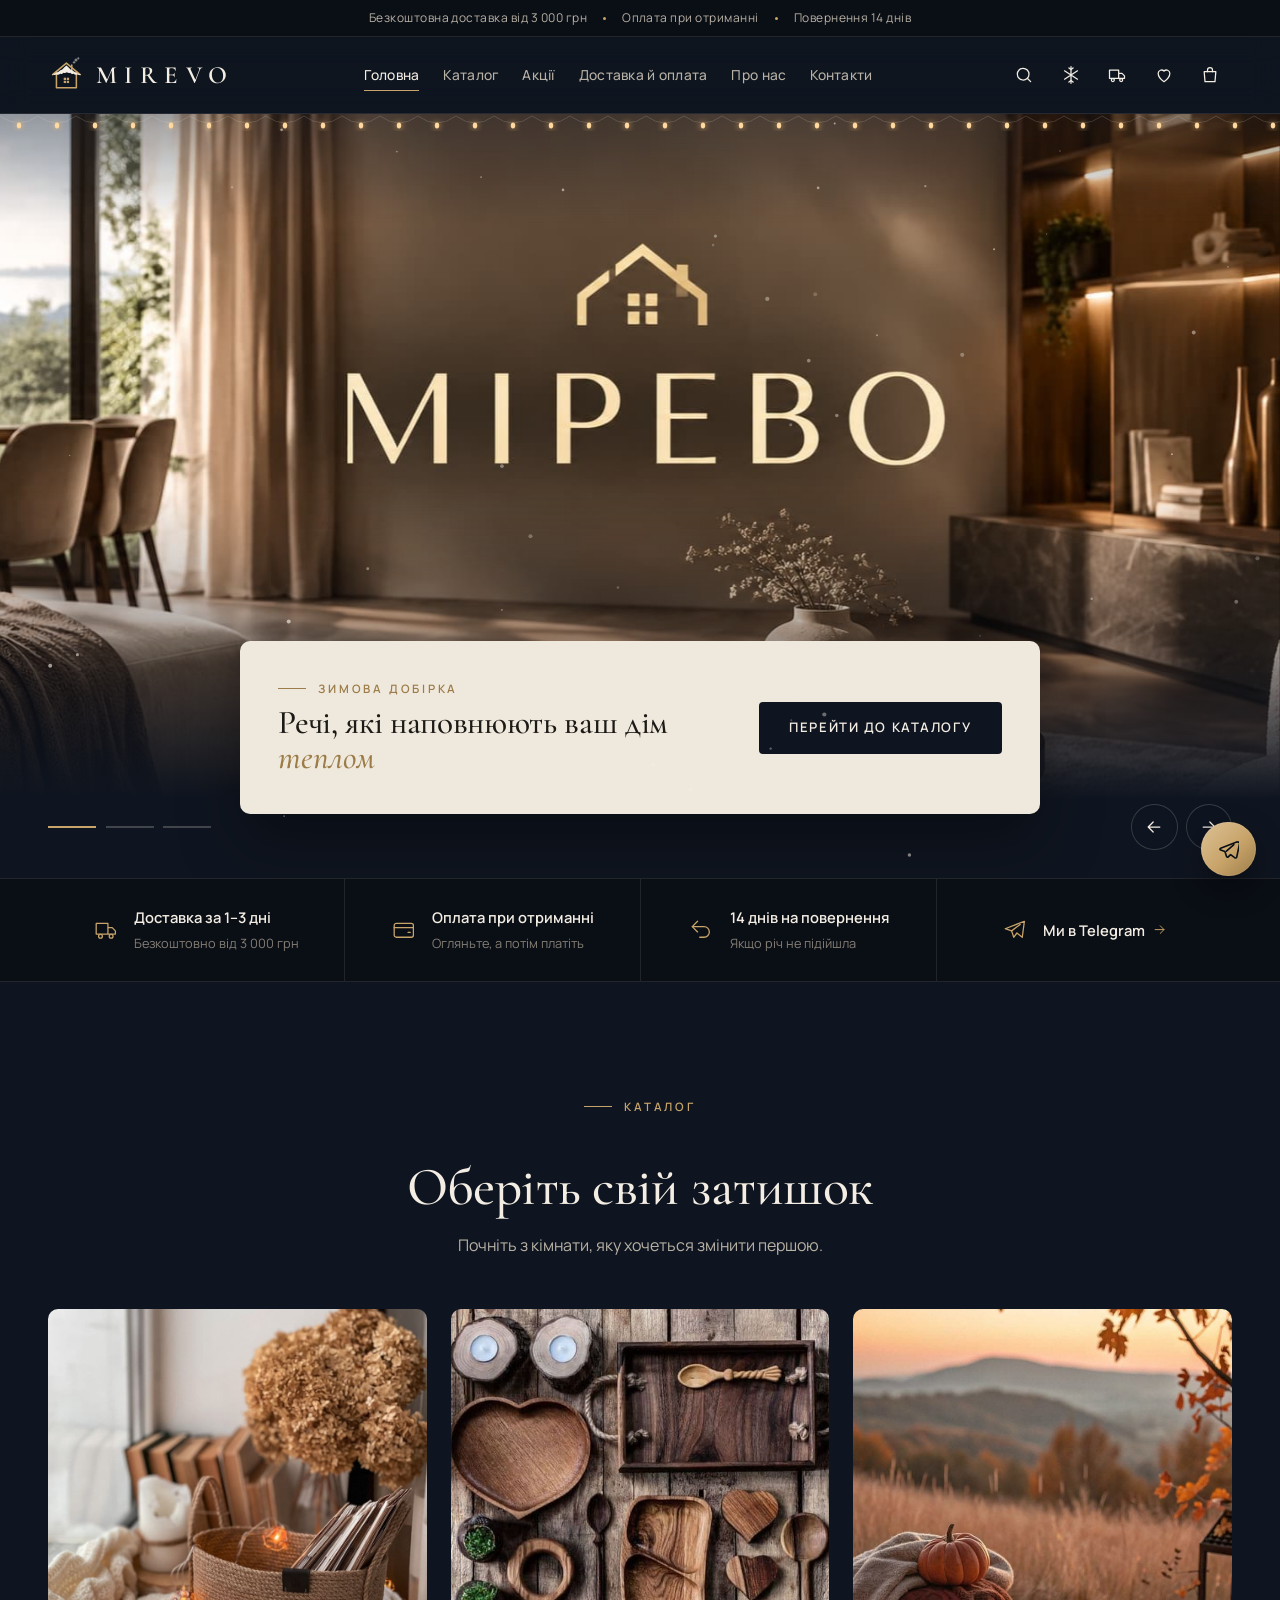
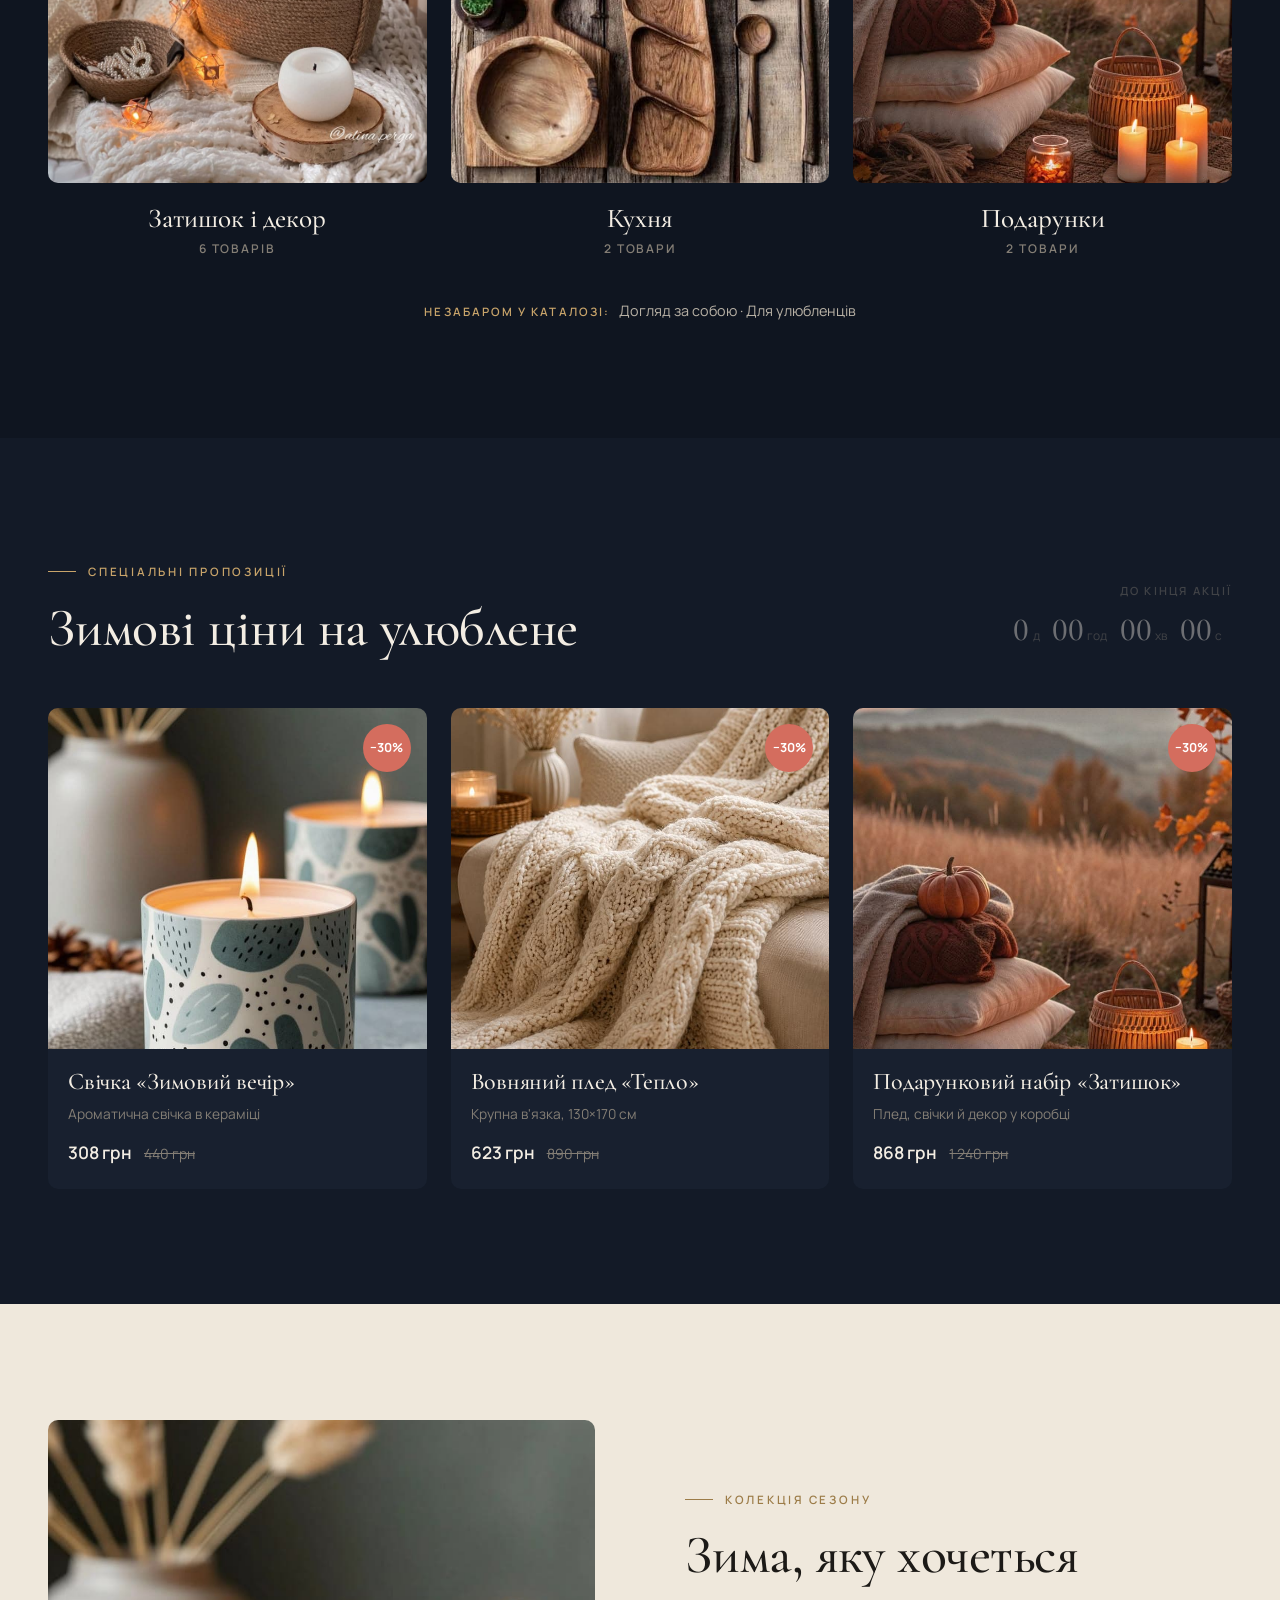
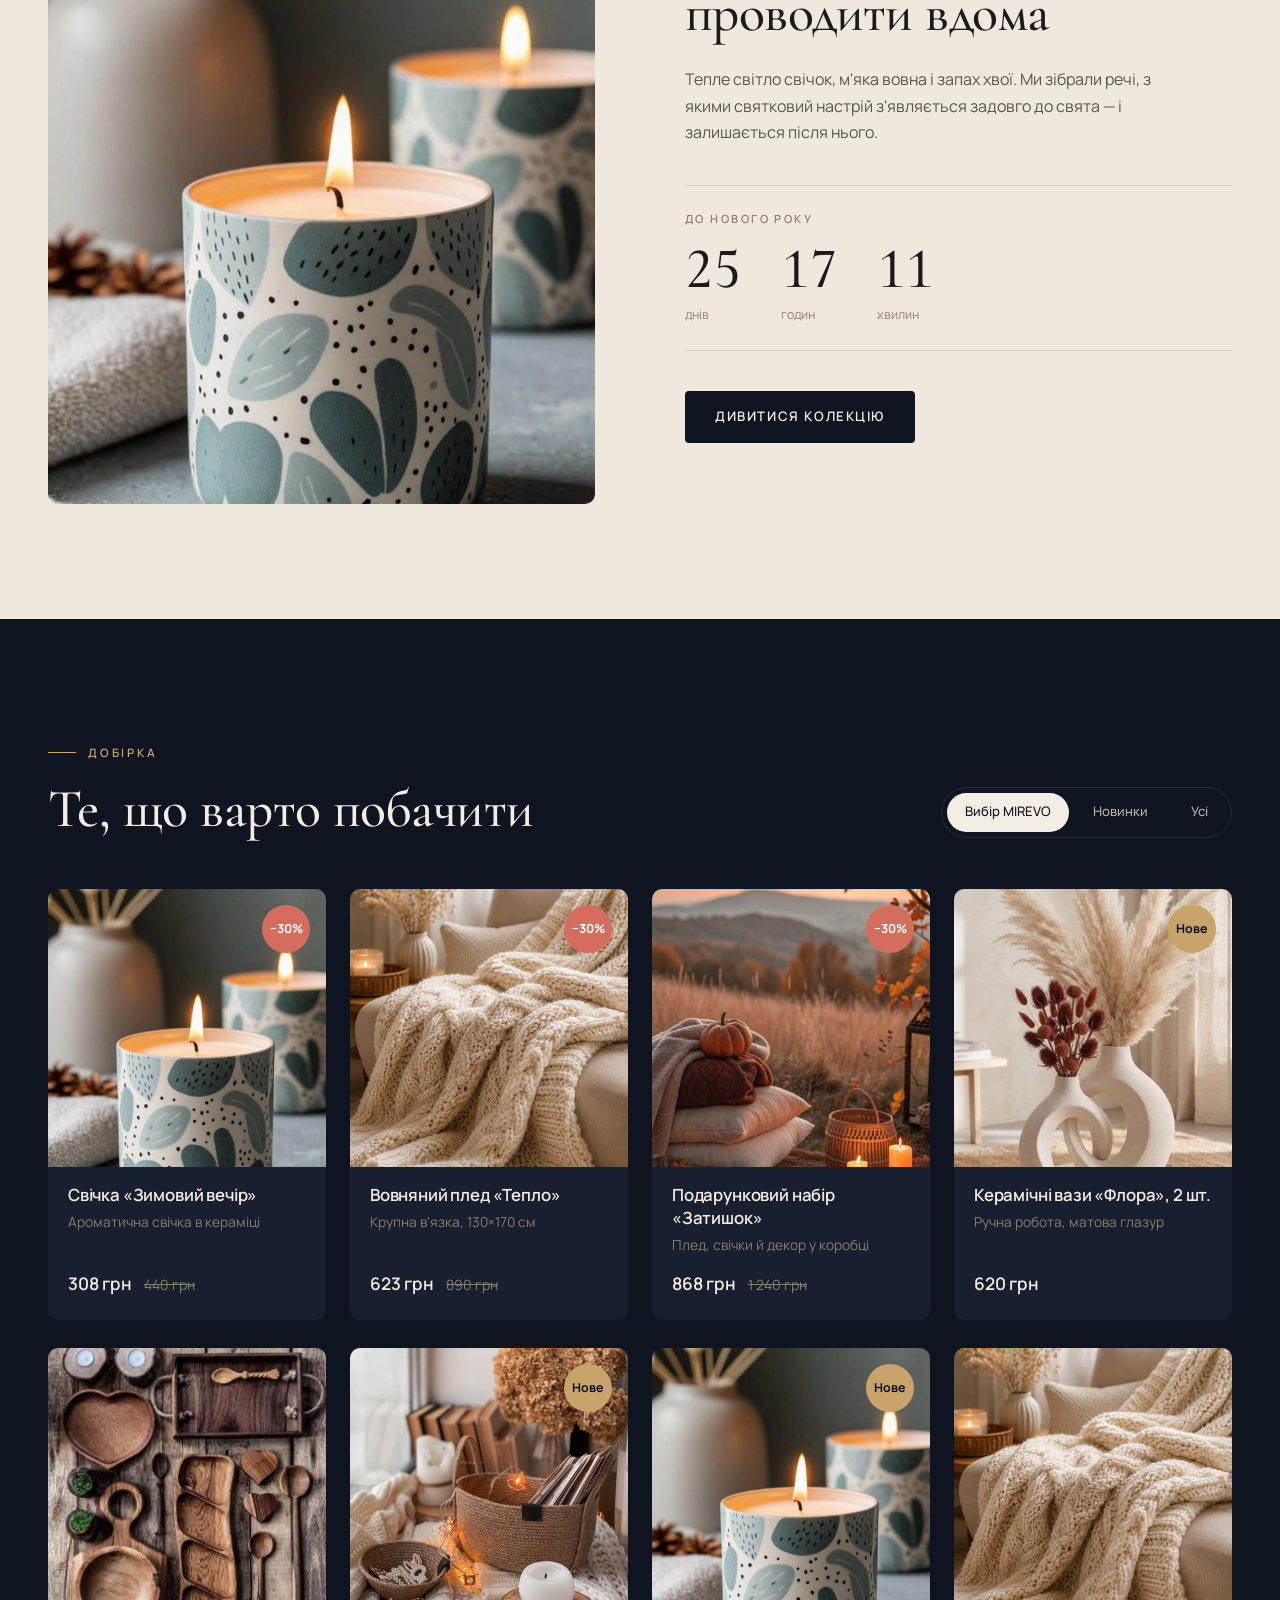
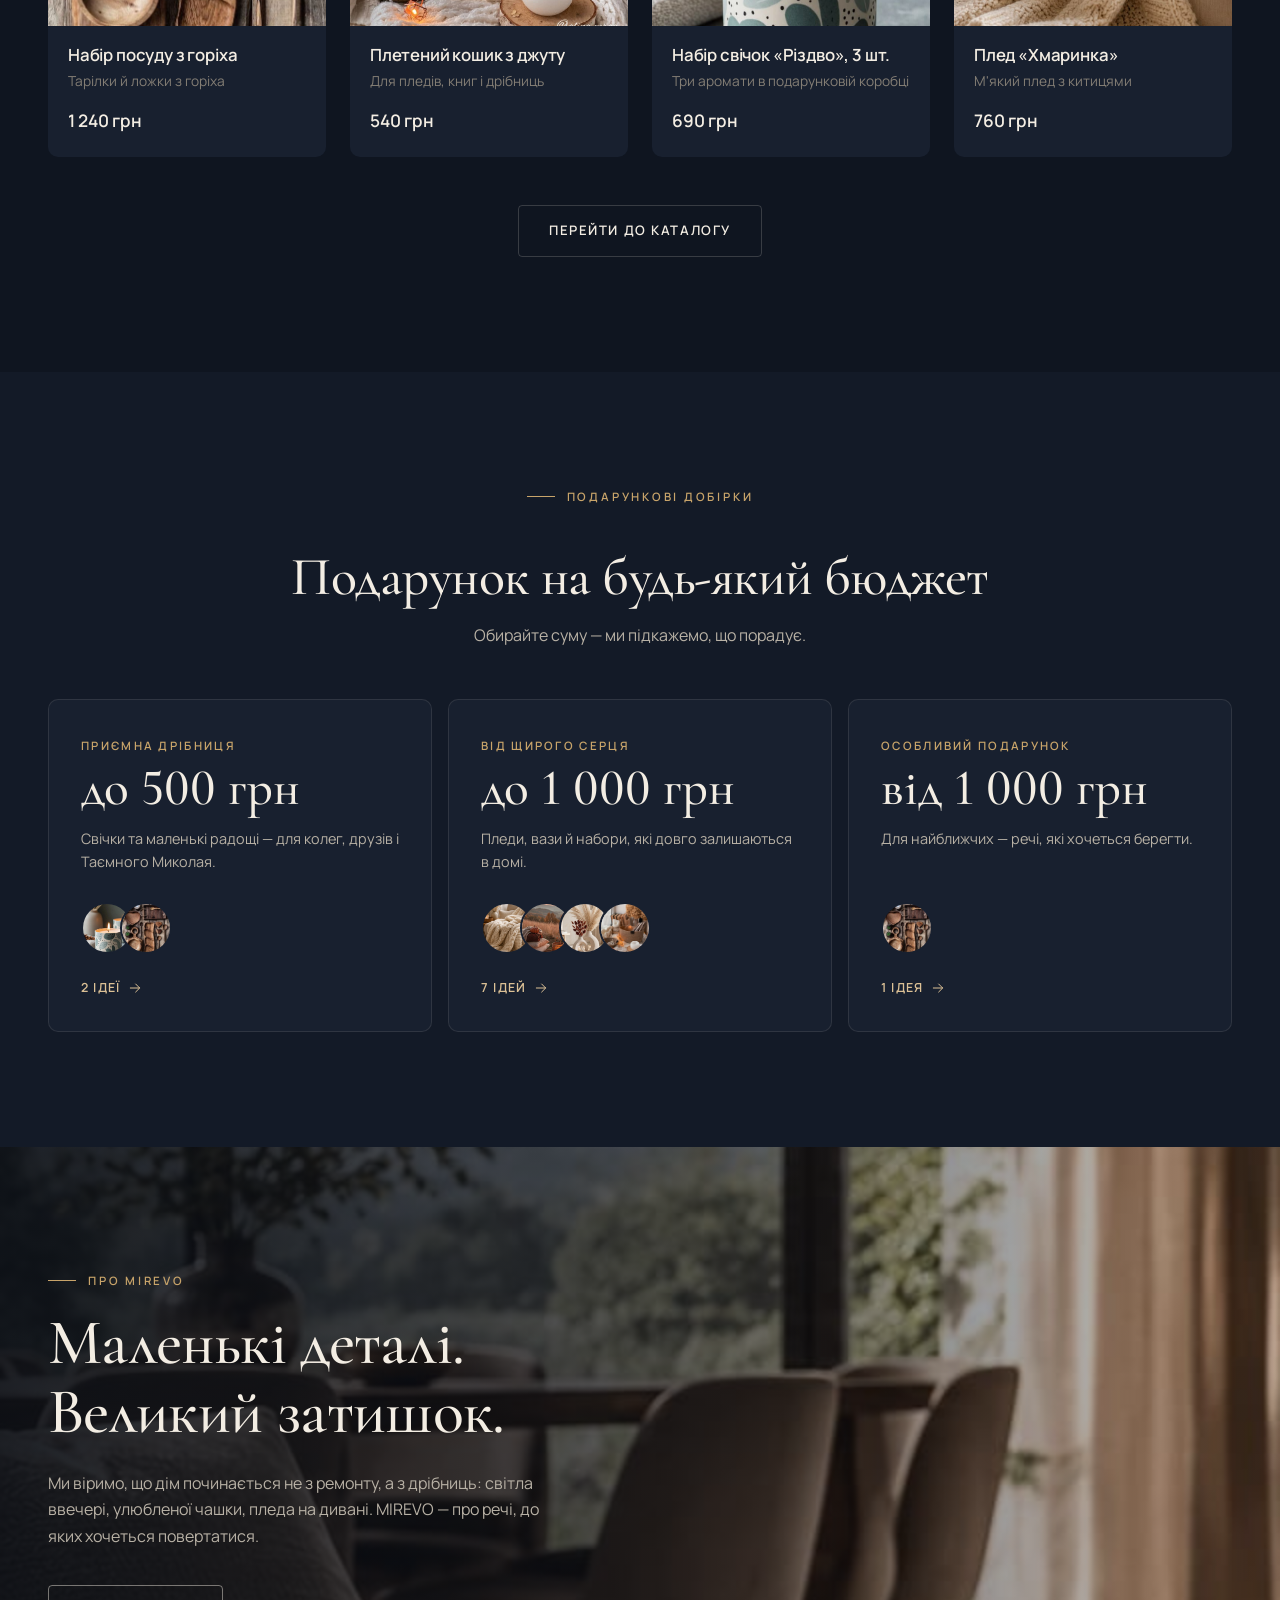
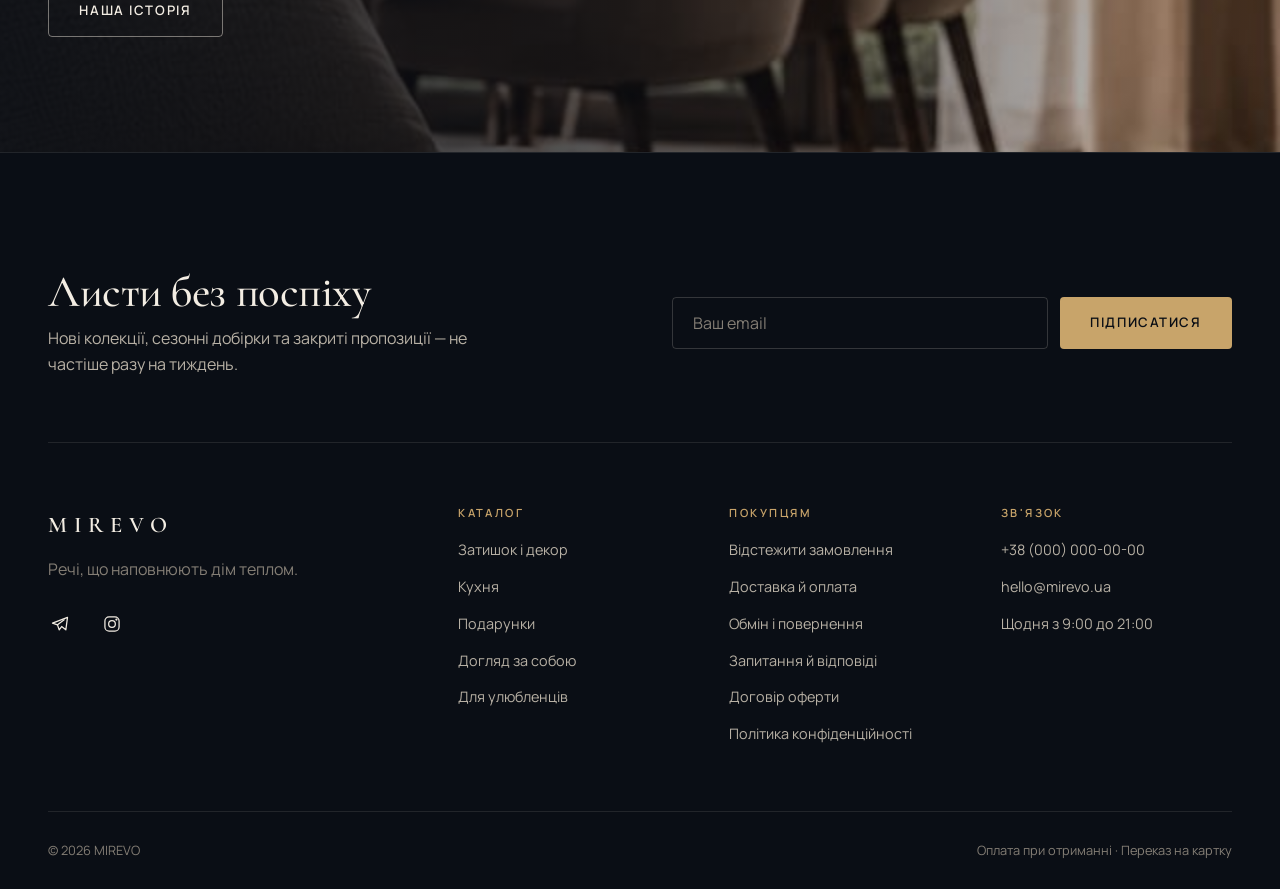
==== 4 лаба оіт/index.html @ f33371ae "Add files via upload" ====
<!DOCTYPE html>
<html lang="uk">
<head>
    <meta charset="UTF-8">
    <meta name="viewport" content="width=device-width, initial-scale=1.0">
    <title>MIREVO — речі, що наповнюють дім теплом</title>
    <meta name="description" content="MIREVO — свічки, текстиль, декор і подарунки для затишного дому. Доставка Новою поштою за 1–3 дні, оплата при отриманні.">
    <meta name="theme-color" content="#0f1520">

    <link rel="preconnect" href="https://fonts.googleapis.com">
    <link rel="preconnect" href="https://fonts.gstatic.com" crossorigin>
    <link href="https://fonts.googleapis.com/css2?family=Cormorant+Garamond:ital,wght@0,500;0,600;1,500&family=Manrope:wght@400;500;600;700&display=swap" rel="stylesheet">
    <link rel="stylesheet" href="css/style.css">
    <script>document.documentElement.classList.add('js');</script>
</head>
<body>

    <!-- ================= ІКОНКИ (використовуються через <use>) ================= -->
    <svg width="0" height="0" style="position:absolute" aria-hidden="true">
        <symbol id="i-search" viewBox="0 0 24 24"><circle cx="11" cy="11" r="7"/><path d="m20 20-3.5-3.5"/></symbol>
        <symbol id="i-heart" viewBox="0 0 24 24"><path d="M12 20s-7-4.4-7-10a4 4 0 0 1 7-2.6A4 4 0 0 1 19 10c0 5.6-7 10-7 10z"/></symbol>
        <symbol id="i-bag" viewBox="0 0 24 24"><path d="M5 8h14l-1 12H6z"/><path d="M9 8V6a3 3 0 0 1 6 0v2"/></symbol>
        <symbol id="i-plus" viewBox="0 0 24 24"><path d="M12 5v14M5 12h14"/></symbol>
        <symbol id="i-check" viewBox="0 0 24 24"><path d="m5 12.5 4.5 4.5L19 7"/></symbol>
        <symbol id="i-arrow" viewBox="0 0 24 24"><path d="M5 12h14M13 6l6 6-6 6"/></symbol>
        <symbol id="i-close" viewBox="0 0 24 24"><path d="M6 6l12 12M18 6 6 18"/></symbol>
        <symbol id="i-menu" viewBox="0 0 24 24"><path d="M4 7h16M4 12h16M4 17h10"/></symbol>
        <symbol id="i-truck" viewBox="0 0 24 24"><path d="M3 6h11v10H3zM14 10h4l3 3v3h-7z"/><circle cx="7" cy="18" r="1.8"/><circle cx="17" cy="18" r="1.8"/></symbol>
        <symbol id="i-wallet" viewBox="0 0 24 24"><rect x="3" y="6" width="18" height="13" rx="2"/><path d="M3 10h18M16 14.5h2"/></symbol>
        <symbol id="i-return" viewBox="0 0 24 24"><path d="M9 14 4 9l5-5"/><path d="M4 9h11a5 5 0 0 1 0 10h-4"/></symbol>
        <symbol id="i-gift" viewBox="0 0 24 24"><rect x="3" y="8" width="18" height="4"/><path d="M5 12v8h14v-8M12 8v12"/><path d="M12 8S10.5 4 8 4a2 2 0 0 0 0 4M12 8s1.5-4 4-4a2 2 0 0 1 0 4"/></symbol>
        <symbol id="i-share" viewBox="0 0 24 24"><circle cx="18" cy="5" r="2.5"/><circle cx="6" cy="12" r="2.5"/><circle cx="18" cy="19" r="2.5"/><path d="m8.2 10.9 7.6-4.3M8.2 13.1l7.6 4.3"/></symbol>
        <symbol id="i-snow" viewBox="0 0 24 24"><path d="M12 2v20M4.2 7l15.6 10M4.2 17 19.8 7"/><path d="m9.5 3.5 2.5 2 2.5-2M9.5 20.5l2.5-2 2.5 2"/></symbol>
        <symbol id="i-telegram" viewBox="0 0 24 24"><path d="M21 4 3 11l6 2 2 6 3-4 5 4z"/><path d="m9 13 8-6"/></symbol>
        <symbol id="i-instagram" viewBox="0 0 24 24"><rect x="3.5" y="3.5" width="17" height="17" rx="5"/><circle cx="12" cy="12" r="4"/><circle cx="17.3" cy="6.7" r=".6"/></symbol>
    </svg>

    <a href="#main" class="skip-link">Перейти до вмісту</a>

    <!-- ================= ВЕРХНЯ СМУЖКА ================= -->
    <div class="announce">
        <div class="container announce-inner">
            <span>Безкоштовна доставка від 3 000 грн</span>
            <span class="announce-dot" aria-hidden="true"></span>
            <span>Оплата при отриманні</span>
            <span class="announce-dot" aria-hidden="true"></span>
            <span>Повернення 14 днів</span>
        </div>
    </div>

    <!-- ================= ШАПКА ================= -->
    <header class="header" id="top">
        <div class="container header-inner">
            <button class="icon-btn menu-btn" type="button" aria-label="Відкрити меню" aria-controls="drawer" aria-expanded="false" data-drawer-open>
                <svg><use href="#i-menu"/></svg>
            </button>

            <a href="index.html" class="logo" aria-label="MIREVO — на головну">
                <svg class="logo-mark" viewBox="0 0 48 48" aria-hidden="true">
                    <g class="logo-smoke">
                        <circle cx="34" cy="7" r="1.6"/>
                        <circle cx="36.5" cy="4" r="2"/>
                        <circle cx="39.5" cy="1.8" r="1.4"/>
                    </g>
                    <path d="M31 10.5v6.5" class="logo-line"/>
                    <path d="M6 23 24 8l18 15" class="logo-line"/>
                    <path d="M11 20v20h26V20" class="logo-line"/>
                    <path class="logo-snow" d="M5 22.6c2-.9 3.6-.3 5-1.6 1.6-1.3 3.4-1 4.6-2.4 1.3-1.6 3.4-1.2 4.6-2.8 1.3-1.6 3-3.4 4.8-4.7 1.8 1.3 3.5 3.1 4.8 4.7 1.2 1.6 3.3 1.2 4.6 2.8 1.2 1.4 3 1.1 4.6 2.4 1.4 1.3 3 .7 5 1.6-1.7 1.3-3.6.9-5 .2-1.6 1-3.4.4-4.6-.8-1.6.6-3.3-.2-4.3-1.5-1.5.4-3.3.4-4.5-.7-1.2 1.1-3 1.1-4.5.7-1 1.3-2.7 2.1-4.3 1.5-1.2 1.2-3 1.8-4.6.8-1.4.7-3.3 1.1-5-.2z"/>
                    <rect x="20.5" y="27" width="3" height="3"/><rect x="24.5" y="27" width="3" height="3"/>
                    <rect x="20.5" y="31" width="3" height="3"/><rect x="24.5" y="31" width="3" height="3"/>
                </svg>
                <span class="logo-word">MIREVO</span>
            </a>

            <nav class="nav" aria-label="Головне меню">
                <ul class="nav-list">
                    <li><a href="index.html" aria-current="page">Головна</a></li>
                    <li class="has-mega">
                        <a href="catalog.html" aria-haspopup="true">Каталог</a>
                        <div class="mega" role="menu">
                            <ul class="mega-list" id="mega-list"><!-- з products.js --></ul>
                            <a href="catalog.html?offer=1" class="mega-feature">
                                <img src="images/interior-living.jpg" alt="" loading="lazy">
                                <span class="mega-feature-text">
                                    <small>Сезонна добірка</small>
                                    <b>Зимові пропозиції</b>
                                    <span class="link-arrow">Дивитися <svg><use href="#i-arrow"/></svg></span>
                                </span>
                            </a>
                        </div>
                    </li>
                    <li><a href="catalog.html?offer=1">Акції</a></li>
                    <li><a href="delivery.html">Доставка й оплата</a></li>
                    <li><a href="about.html">Про нас</a></li>
                    <li><a href="contacts.html">Контакти</a></li>
                </ul>
            </nav>

            <div class="header-actions">
                <button class="icon-btn" type="button" aria-label="Пошук" aria-controls="search-panel" aria-expanded="false" data-search-toggle>
                    <svg><use href="#i-search"/></svg>
                </button>
                <button class="icon-btn snow-btn" type="button" aria-label="Сніг" aria-pressed="true" data-snow-toggle title="Сніг">
                    <svg><use href="#i-snow"/></svg>
                </button>
                <a href="favorites.html" class="icon-btn hide-sm" aria-label="Обране">
                    <svg><use href="#i-heart"/></svg>
                    <span class="counter" data-count="fav" hidden>0</span>
                </a>
                <a href="cart.html" class="icon-btn cart-link" aria-label="Кошик">
                    <svg><use href="#i-bag"/></svg>
                    <span class="counter" data-count="cart" hidden>0</span>
                </a>
            </div>
        </div>

        <!-- Пошук -->
        <div class="search-panel" id="search-panel" hidden>
            <form class="container search-form" action="catalog.html" method="get" role="search">
                <svg class="search-icon"><use href="#i-search"/></svg>
                <label for="q" class="visually-hidden">Пошук товарів</label>
                <input type="search" id="q" name="q" placeholder="Свічка, плед, подарунок…" autocomplete="off">
                <button type="button" class="icon-btn" aria-label="Закрити пошук" data-search-toggle>
                    <svg><use href="#i-close"/></svg>
                </button>
            </form>
        </div>

        <!-- Гірлянда -->
        <div class="garland" aria-hidden="true"></div>
    </header>

    <!-- ================= МОБІЛЬНЕ МЕНЮ ================= -->
    <div class="drawer" id="drawer" hidden>
        <div class="drawer-overlay" data-drawer-close></div>
        <aside class="drawer-panel" aria-label="Меню">
            <div class="drawer-head">
                <span class="logo-word">MIREVO</span>
                <button class="icon-btn" type="button" aria-label="Закрити меню" data-drawer-close>
                    <svg><use href="#i-close"/></svg>
                </button>
            </div>
            <form class="drawer-search" action="catalog.html" method="get" role="search">
                <svg><use href="#i-search"/></svg>
                <label for="q-mobile" class="visually-hidden">Пошук</label>
                <input type="search" id="q-mobile" name="q" placeholder="Пошук товарів">
            </form>
            <p class="drawer-label">Каталог</p>
            <ul class="drawer-cats" id="drawer-cats"></ul>
            <ul class="drawer-links">
                <li><a href="catalog.html?offer=1">Акції</a></li>
                <li><a href="favorites.html">Обране</a></li>
                <li><a href="delivery.html">Доставка й оплата</a></li>
                <li><a href="about.html">Про нас</a></li>
                <li><a href="contacts.html">Контакти</a></li>
            </ul>
        </aside>
    </div>

    <main id="main">

        <!-- ================= ПЕРШИЙ ЕКРАН: слайдер банерів ================= -->
        <section class="hero" aria-roledescription="carousel" aria-label="Головні пропозиції">
            <canvas class="snow" id="snow" aria-hidden="true"></canvas>

            <div class="slides">
                <!-- Слайд 1: бренд -->
                <article class="slide slide-brand is-active" aria-roledescription="slide" aria-label="1 з 3">
                    <img class="slide-bg" src="images/hero-banner.jpg" alt="Затишна вітальня з логотипом MIREVO" fetchpriority="high">
                    <div class="container slide-brand-inner">
                        <div class="slide-copy slide-card">
                            <p class="eyebrow">Зимова добірка</p>
                            <h1 class="slide-title">Речі, які наповнюють ваш дім <em>теплом</em></h1>
                            <div class="slide-actions">
                                <a href="catalog.html" class="btn btn-dark">Перейти до каталогу</a>
                            </div>
                        </div>
                    </div>
                </article>

                <!-- Слайд 2: ідеї подарунків -->
                <article class="slide slide-split" aria-roledescription="slide" aria-label="2 з 3">
                    <div class="container slide-grid">
                        <div class="slide-copy slide-card">
                            <p class="eyebrow">До свят</p>
                            <h2 class="slide-title">Подарунки, які хочеться <em>дарувати</em></h2>
                            <p class="slide-text">Від приємних дрібниць до особливих речей для найближчих. Обирайте за бюджетом — ідеї вже зібрані.</p>
                            <div class="slide-actions">
                                <a href="#gifts" class="btn btn-dark">Обрати подарунок</a>
                            </div>
                        </div>
                        <div class="slide-media slide-collage">
                            <img src="images/news2.jpg" alt="Плетений кошик, свічка і тепла гірлянда" loading="lazy">
                            <img src="images/product1.jpg" alt="Ароматична свічка" loading="lazy">
                            <img src="images/product3.jpg" alt="Керамічні вази з сухоцвітами" loading="lazy">
                        </div>
                    </div>
                </article>

                <!-- Слайд 3: зимові ціни -->
                <article class="slide slide-split" aria-roledescription="slide" aria-label="3 з 3" id="slide-offers">
                    <div class="container slide-grid">
                        <div class="slide-copy slide-card">
                            <p class="eyebrow">Зимові пропозиції</p>
                            <h2 class="slide-title"><em data-offer-max>−30%</em> на улюблене цієї зими</h2>
                            <p class="slide-text">Свічки, пледи й подарунки за зимовими цінами. Пропозиція діє до <span data-offer-date>30 листопада включно</span>.</p>
                            <div class="slide-actions">
                                <a href="#offers" class="btn btn-dark">Дивитися пропозиції</a>
                            </div>
                        </div>
                        <ul class="slide-media slide-products" id="hero-offers"><!-- з products.js --></ul>
                    </div>
                </article>
            </div>

            <!-- Керування слайдером -->
            <div class="container slider-ui">
                <div class="slider-dots" role="group" aria-label="Оберіть слайд">
                    <button type="button" class="slider-dot is-active" data-slide-to="0" aria-label="Слайд 1" aria-current="true"><span></span></button>
                    <button type="button" class="slider-dot" data-slide-to="1" aria-label="Слайд 2"><span></span></button>
                    <button type="button" class="slider-dot" data-slide-to="2" aria-label="Слайд 3" id="dot-offers"><span></span></button>
                </div>
                <div class="slider-arrows">
                    <button type="button" class="slider-arrow" data-slide-prev aria-label="Попередній слайд"><svg><use href="#i-arrow"/></svg></button>
                    <button type="button" class="slider-arrow" data-slide-next aria-label="Наступний слайд"><svg><use href="#i-arrow"/></svg></button>
                </div>
            </div>
        </section>

        <!-- ================= ПЕРЕВАГИ ================= -->
        <section class="perks" aria-label="Чому MIREVO">
            <ul class="container perks-list">
                <li class="reveal"><svg><use href="#i-truck"/></svg><div><b>Доставка за 1–3 дні</b><span>Безкоштовно від 3 000 грн</span></div></li>
                <li class="reveal"><svg><use href="#i-wallet"/></svg><div><b>Оплата при отриманні</b><span>Огляньте, а потім платіть</span></div></li>
                <li class="reveal"><svg><use href="#i-return"/></svg><div><b>14 днів на повернення</b><span>Якщо річ не підійшла</span></div></li>
                <li class="reveal perk-link">
                    <a href="https://t.me/mirevo_shop" target="_blank" rel="noopener" data-tg-channel>
                        <svg><use href="#i-telegram"/></svg>
                        <div><b class="perk-link-title">Ми в Telegram <svg class="perk-arrow"><use href="#i-arrow"/></svg></b></div>
                    </a>
                </li>
            </ul>
        </section>

        <!-- ================= КАТЕГОРІЇ ================= -->
        <section class="section" aria-labelledby="cats-title">
            <div class="container">
                <header class="section-head section-head-center reveal">
                    <p class="eyebrow">Каталог</p>
                    <h2 id="cats-title">Оберіть свій затишок</h2>
                    <p class="section-sub">Почніть з кімнати, яку хочеться змінити першою.</p>
                </header>
                <ul class="range-grid" id="cat-grid"></ul>
                <p class="range-soon" id="cat-soon" hidden></p>
            </div>
        </section>

        <!-- ================= ЗИМОВІ ПРОПОЗИЦІЇ ================= -->
        <section class="section section-offers" aria-labelledby="offers-title" id="offers">
            <div class="container">
                <header class="section-head reveal">
                    <div>
                        <p class="eyebrow">Спеціальні пропозиції</p>
                        <h2 id="offers-title">Зимові ціни на улюблене</h2>
                    </div>
                    <div class="offer-timer" data-countdown="offer">
                        <span class="offer-timer-label">До кінця акції</span>
                        <span class="offer-timer-time">
                            <b data-unit="days">0</b><small>д</small>
                            <b data-unit="hours">00</b><small>год</small>
                            <b data-unit="minutes">00</b><small>хв</small>
                            <b data-unit="seconds">00</b><small>с</small>
                        </span>
                    </div>
                </header>
                <ul class="product-grid product-grid-3" id="offers-grid"></ul>
            </div>
        </section>

        <!-- ================= КОЛЕКЦІЯ СЕЗОНУ ================= -->
        <section class="season" aria-labelledby="season-title">
            <div class="container season-grid">
                <figure class="season-photo reveal">
                    <img src="images/product1.jpg" alt="Запалена свічка в керамічному стакані" loading="lazy">
                </figure>
                <div class="season-copy reveal">
                    <p class="eyebrow">Колекція сезону</p>
                    <h2 id="season-title">Зима, яку хочеться проводити вдома</h2>
                    <p>Тепле світло свічок, м'яка вовна і запах хвої. Ми зібрали речі, з якими святковий настрій з'являється задовго до свята — і залишається після нього.</p>

                    <div class="ny-countdown" data-countdown="newyear" aria-label="До Нового року">
                        <p>До Нового року</p>
                        <div>
                            <span><b data-unit="days">00</b><small>днів</small></span>
                            <span><b data-unit="hours">00</b><small>годин</small></span>
                            <span><b data-unit="minutes">00</b><small>хвилин</small></span>
                        </div>
                    </div>

                    <a href="catalog.html?cat=decor" class="btn btn-dark">Дивитися колекцію</a>
                </div>
            </div>
        </section>

        <!-- ================= ТОВАРИ З ВКЛАДКАМИ ================= -->
        <section class="section" aria-labelledby="picks-title">
            <div class="container">
                <header class="section-head reveal">
                    <div>
                        <p class="eyebrow">Добірка</p>
                        <h2 id="picks-title">Те, що варто побачити</h2>
                    </div>
                    <div class="tabs" role="tablist" aria-label="Фільтр добірки">
                        <button class="tab is-active" type="button" role="tab" aria-selected="true" data-tab="featured">Вибір MIREVO</button>
                        <button class="tab" type="button" role="tab" aria-selected="false" data-tab="new">Новинки</button>
                        <button class="tab" type="button" role="tab" aria-selected="false" data-tab="all">Усі</button>
                    </div>
                </header>
                <ul class="product-grid" id="picks-grid" role="tabpanel"></ul>
                <div class="section-foot">
                    <a href="catalog.html" class="btn btn-outline">Перейти до каталогу</a>
                </div>
            </div>
        </section>

        <!-- ================= ПОДАРУНКИ ЗА БЮДЖЕТОМ ================= -->
        <section class="section section-gifts" aria-labelledby="gifts-title" id="gifts">
            <div class="container">
                <header class="section-head section-head-center reveal">
                    <p class="eyebrow">Подарункові добірки</p>
                    <h2 id="gifts-title">Подарунок на будь-який бюджет</h2>
                    <p class="section-sub">Обирайте суму — ми підкажемо, що порадує.</p>
                </header>
                <ul class="budget-grid" id="budget-grid"></ul>
            </div>
        </section>

        <!-- ================= БРЕНД ================= -->
        <section class="brand" aria-labelledby="brand-title">
            <img src="images/interior-dining.jpg" alt="" class="brand-bg" loading="lazy">
            <div class="container brand-inner reveal">
                <p class="eyebrow">Про MIREVO</p>
                <h2 id="brand-title">Маленькі деталі.<br>Великий затишок.</h2>
                <p>Ми віримо, що дім починається не з ремонту, а з дрібниць: світла ввечері, улюбленої чашки, пледа на дивані. MIREVO — про речі, до яких хочеться повертатися.</p>
                <a href="about.html" class="btn btn-ghost">Наша історія</a>
            </div>
        </section>

        <!-- ================= ВІДГУКИ (показується, коли є справжні відгуки) ================= -->
        <section class="section" id="reviews" aria-labelledby="reviews-title" hidden>
            <div class="container">
                <header class="section-head reveal">
                    <div>
                        <p class="eyebrow">Відгуки</p>
                        <h2 id="reviews-title">Що кажуть покупці</h2>
                    </div>
                </header>
                <ul class="reviews-grid" id="reviews-grid"></ul>
            </div>
        </section>

    </main>

    <!-- ================= ФУТЕР ================= -->
    <footer class="footer">
        <div class="container">
            <div class="newsletter reveal">
                <div>
                    <h2>Листи без поспіху</h2>
                    <p>Нові колекції, сезонні добірки та закриті пропозиції — не частіше разу на тиждень.</p>
                </div>
                <form class="newsletter-form" action="#" method="post" data-newsletter>
                    <label for="nl-email" class="visually-hidden">Email</label>
                    <input type="email" id="nl-email" name="email" placeholder="Ваш email" required>
                    <button type="submit" class="btn btn-primary">Підписатися</button>
                </form>
            </div>

            <div class="footer-grid">
                <div class="footer-brand">
                    <a href="index.html" class="logo-word">MIREVO</a>
                    <p>Речі, що наповнюють дім теплом.</p>
                    <div class="socials">
                        <a href="https://t.me/mirevo_shop" target="_blank" rel="noopener" class="icon-btn" aria-label="Telegram-канал MIREVO" data-tg-channel><svg><use href="#i-telegram"/></svg></a>
                        <a href="https://instagram.com/" target="_blank" rel="noopener" class="icon-btn" aria-label="Instagram"><svg><use href="#i-instagram"/></svg></a>
                    </div>
                </div>
                <nav aria-label="Каталог">
                    <h3>Каталог</h3>
                    <ul id="footer-cats"></ul>
                </nav>
                <nav aria-label="Покупцям">
                    <h3>Покупцям</h3>
                    <ul>
                        <li><a href="delivery.html">Доставка й оплата</a></li>
                        <li><a href="delivery.html#returns">Обмін і повернення</a></li>
                        <li><a href="faq.html">Запитання й відповіді</a></li>
                        <li><a href="offer.html">Договір оферти</a></li>
                        <li><a href="privacy.html">Політика конфіденційності</a></li>
                    </ul>
                </nav>
                <div>
                    <h3>Зв'язок</h3>
                    <ul>
                        <li><a href="tel:+380000000000" data-contact="phone">+38 (000) 000-00-00</a></li>
                        <li><a href="mailto:hello@mirevo.ua" data-contact="email">hello@mirevo.ua</a></li>
                        <li><span class="muted" data-contact="hours">Щодня з 9:00 до 21:00</span></li>
                    </ul>
                </div>
            </div>

            <div class="footer-bottom">
                <span>© 2026 MIREVO</span> 
                <span>Оплата при отриманні · Переказ на картку</span>
            </div>
        </div>
    </footer>

    <!-- Кнопка «нагору» в шапці Діда Мороза -->
    <a href="#top" class="to-top" id="to-top" aria-label="Повернутися нагору">
        <svg class="to-top-hat" viewBox="0 0 64 40" aria-hidden="true">
            <path d="M8 30C12 12 30 4 44 8c6 2 9 7 11 12l-7 3c-2-5-5-8-10-8-11 0-18 8-20 17z" fill="#b8423b"/>
            <circle cx="56" cy="21" r="5" fill="#f3ede3"/>
            <rect x="4" y="27" width="46" height="10" rx="5" fill="#f3ede3"/>
        </svg>
        <svg class="to-top-arrow" viewBox="0 0 24 24" aria-hidden="true"><path d="M12 19V5M6 11l6-6 6 6"/></svg>
    </a>

    <div class="toast" id="toast" role="status" aria-live="polite"></div>

    <script src="js/products.js"></script>
    <script src="js/main.js"></script>
</body>
</html>
---- 4 лаба оіт/css/style.css ----
/* =========================================================
   MIREVO — дизайн-система
   Нічна зимова тема: графітово-синя основа, кремовий текст,
   приглушене золото. Без зайвого блиску.
   ========================================================= */

:root {
    /* Основа */
    --ink-950: #0a0e15;
    --ink-900: #0f1520;
    --ink-850: #131a27;
    --ink-800: #18202f;
    --ink-700: #222b3c;
    --ink-600: #2e384b;

    /* Світлі */
    --cream: #f3ede3;
    --cream-2: #e9e1d3;
    --paper: #efe8dc;

    /* Текст */
    --text: #f3ede3;
    --text-2: #b8b1a5;
    --text-3: #847e75;
    --ink-text: #1c1a17;

    /* Акценти */
    --gold: #c8a46a;
    --gold-2: #dcc196;
    --gold-deep: #9c7c48;
    --sale: #d46d5e;

    --line: rgba(243, 237, 227, 0.1);
    --line-2: rgba(243, 237, 227, 0.18);

    /* Шрифти */
    --serif: 'Cormorant Garamond', 'Times New Roman', serif;
    --sans: 'Manrope', system-ui, sans-serif;

    /* Розміри */
    --container: 82rem;
    --gutter: clamp(1.25rem, 4vw, 3rem);
    --section: clamp(4.5rem, 9vw, 8rem);
    --radius: 4px;
    --radius-lg: 10px;

    /* Рух */
    --ease: cubic-bezier(0.22, 1, 0.36, 1);
    --fast: 0.25s var(--ease);
    --slow: 0.7s var(--ease);

    --header-h: 4.75rem;
}

/* ---------- База ---------- */
*,
*::before,
*::after {
    margin: 0;
    padding: 0;
    box-sizing: border-box;
}

html {
    scroll-behavior: smooth;
    scroll-padding-top: calc(var(--header-h) + 1rem);
}

body {
    font-family: var(--sans);
    font-size: 1rem;
    line-height: 1.65;
    color: var(--text);
    background-color: var(--ink-900);
    -webkit-font-smoothing: antialiased;
    text-rendering: optimizeLegibility;
}

body.is-locked {
    overflow: hidden;
}

img {
    display: block;
    max-width: 100%;
}

a {
    color: inherit;
    text-decoration: none;
}

ul {
    list-style: none;
}

button,
input,
select,
textarea {
    font: inherit;
    color: inherit;
}

button {
    background: none;
    border: none;
    cursor: pointer;
}

svg {
    width: 1.25rem;
    height: 1.25rem;
    fill: none;
    stroke: currentColor;
    stroke-width: 1.5;
    stroke-linecap: round;
    stroke-linejoin: round;
    flex-shrink: 0;
}

:focus-visible {
    outline: 1px solid var(--gold);
    outline-offset: 3px;
}

::selection {
    background-color: var(--gold);
    color: var(--ink-900);
}

.container {
    width: 100%;
    max-width: var(--container);
    margin: 0 auto;
    padding: 0 var(--gutter);
}

[hidden] {
    display: none !important;
}

.visually-hidden {
    position: absolute;
    width: 1px;
    height: 1px;
    overflow: hidden;
    clip: rect(0 0 0 0);
    white-space: nowrap;
}

.skip-link {
    position: absolute;
    top: -3rem;
    left: 1rem;
    z-index: 2000;
    padding: 0.6rem 1rem;
    background-color: var(--gold);
    color: var(--ink-900);
}

.skip-link:focus {
    top: 1rem;
}

.muted {
    color: var(--text-3);
}

/* ---------- Типографіка ---------- */
/* Рівні цифри в шрифті Cormorant (інакше «1» схожа на «I») */
h1,
h2,
h3,
.pp-price-now,
.offer-timer-time,
.ny-countdown b,
.budget-sum,
.hero-offer b,
.slide-title {
    font-variant-numeric: lining-nums;
}

h1,
h2,
h3 {
    font-family: var(--serif);
    font-weight: 500;
    line-height: 1.08;
    letter-spacing: -0.01em;
}

h2 {
    font-size: clamp(2.1rem, 4.2vw, 3.4rem);
}

h1 em,
h2 em {
    font-style: italic;
    color: var(--gold-2);
}

.eyebrow {
    display: inline-flex;
    align-items: center;
    gap: 0.75rem;
    margin-bottom: 1.1rem;
    font-size: 0.72rem;
    font-weight: 600;
    letter-spacing: 0.24em;
    text-transform: uppercase;
    color: var(--gold);
}

.eyebrow::before {
    content: '';
    width: 1.75rem;
    height: 1px;
    background-color: currentColor;
}

/* ---------- Кнопки ---------- */
.btn {
    position: relative;
    display: inline-flex;
    align-items: center;
    justify-content: center;
    gap: 0.6rem;
    min-height: 3.25rem;
    padding: 0 1.9rem;
    border-radius: var(--radius);
    font-size: 0.82rem;
    font-weight: 600;
    letter-spacing: 0.12em;
    text-transform: uppercase;
    white-space: nowrap;
    transition: background-color var(--fast), color var(--fast), border-color var(--fast), transform var(--fast);
}

.btn svg {
    width: 1.1rem;
    height: 1.1rem;
    transition: transform var(--fast);
}

.btn:hover svg {
    transform: translateX(4px);
}

.btn-primary {
    background-color: var(--gold);
    color: var(--ink-950);
}

.btn-primary:hover {
    background-color: var(--gold-2);
}

.btn-dark {
    background-color: var(--ink-900);
    color: var(--cream);
}

.btn-dark:hover {
    background-color: var(--ink-700);
}

.btn-outline {
    border: 1px solid var(--line-2);
}

.btn-outline:hover {
    border-color: var(--gold);
    color: var(--gold-2);
}

.btn-ghost {
    border: 1px solid rgba(243, 237, 227, 0.45);
}

.btn-ghost:hover {
    background-color: var(--cream);
    color: var(--ink-900);
}

.btn-text {
    min-height: auto;
    padding: 0.4rem 0;
    color: var(--text);
}

.btn-text::after {
    content: '';
    position: absolute;
    left: 0;
    right: 0;
    bottom: 0;
    height: 1px;
    background-color: currentColor;
    transform: scaleX(0.35);
    transform-origin: left;
    transition: transform var(--fast);
}

.btn-text:hover {
    color: var(--gold-2);
}

.btn-text:hover::after {
    transform: scaleX(1);
}

.link-arrow {
    display: inline-flex;
    align-items: center;
    gap: 0.4rem;
    font-size: 0.78rem;
    font-weight: 600;
    letter-spacing: 0.1em;
    text-transform: uppercase;
    color: var(--gold-2);
}

.link-arrow svg {
    width: 1rem;
    height: 1rem;
}

.icon-btn {
    position: relative;
    display: inline-grid;
    place-items: center;
    width: 2.75rem;
    height: 2.75rem;
    border-radius: 50%;
    color: var(--text);
    transition: color var(--fast), background-color var(--fast);
}

.icon-btn:hover {
    color: var(--gold-2);
    background-color: rgba(243, 237, 227, 0.05);
}

.counter {
    position: absolute;
    top: 0.3rem;
    right: 0.2rem;
    min-width: 1.05rem;
    height: 1.05rem;
    padding: 0 0.25rem;
    border-radius: 999px;
    background-color: var(--gold);
    color: var(--ink-950);
    font-size: 0.62rem;
    font-weight: 700;
    line-height: 1.05rem;
    text-align: center;
}

.counter[hidden] {
    display: none;
}

.counter.pop {
    animation: pop 0.45s var(--ease);
}

@keyframes pop {
    40% { transform: scale(1.45); }
}

/* ---------- Верхня смужка ---------- */
.announce {
    border-bottom: 1px solid var(--line);
    background-color: var(--ink-950);
    font-size: 0.75rem;
    letter-spacing: 0.04em;
    color: var(--text-2);
}

.announce-inner {
    display: flex;
    align-items: center;
    justify-content: center;
    gap: 1rem;
    min-height: 2.25rem;
}

.announce-dot {
    width: 3px;
    height: 3px;
    border-radius: 50%;
    background-color: var(--gold);
}

/* ---------- Шапка ---------- */
.header {
    position: sticky;
    top: 0;
    z-index: 100;
    background-color: rgba(15, 21, 32, 0.86);
    backdrop-filter: blur(14px) saturate(1.2);
    -webkit-backdrop-filter: blur(14px) saturate(1.2);
    border-bottom: 1px solid var(--line);
    transition: background-color var(--fast), box-shadow var(--fast);
}

.header.is-scrolled {
    background-color: rgba(10, 14, 21, 0.94);
    box-shadow: 0 10px 30px rgba(0, 0, 0, 0.25);
}

.header-inner {
    display: flex;
    align-items: center;
    gap: 2rem;
    height: var(--header-h);
    transition: height var(--fast);
}

.header.is-scrolled .header-inner {
    height: 4rem;
}

.menu-btn {
    display: none;
}

/* Логотип */
.logo {
    display: inline-flex;
    align-items: center;
    gap: 0.7rem;
    color: var(--gold);
}

.logo-mark {
    width: 2.3rem;
    height: 2.3rem;
    overflow: visible;
}

.logo-line {
    stroke: currentColor;
    stroke-width: 2;
}

.logo-mark rect {
    fill: currentColor;
    stroke: none;
}

.logo-snow {
    fill: var(--cream);
    stroke: none;
}

.logo-smoke circle {
    fill: rgba(243, 237, 227, 0.5);
    stroke: none;
    transform-box: fill-box;
    animation: smoke 3.6s ease-in infinite;
}

.logo-smoke circle:nth-child(2) { animation-delay: 1.2s; }
.logo-smoke circle:nth-child(3) { animation-delay: 2.4s; }

@keyframes smoke {
    0%   { opacity: 0; transform: translate(-2px, 5px) scale(0.5); }
    35%  { opacity: 0.9; }
    100% { opacity: 0; transform: translate(4px, -6px) scale(1.4); }
}

.logo-word {
    font-family: var(--serif);
    font-size: 1.55rem;
    font-weight: 600;
    letter-spacing: 0.3em;
    color: var(--cream);
}

/* Навігація */
.nav {
    flex: 1;
    display: flex;
    justify-content: center;
}

.nav-list {
    display: flex;
    gap: 2.1rem;
}

.nav-list > li > a {
    position: relative;
    display: flex;
    align-items: center;
    height: var(--header-h);
    font-size: 0.86rem;
    font-weight: 500;
    letter-spacing: 0.02em;
    color: var(--text-2);
    transition: color var(--fast), height var(--fast);
}

.header.is-scrolled .nav-list > li > a {
    height: 4rem;
}

.nav-list > li > a::after {
    content: '';
    position: absolute;
    left: 0;
    right: 0;
    bottom: 1.4rem;
    height: 1px;
    background-color: var(--gold);
    transform: scaleX(0);
    transition: transform var(--fast);
}

.header.is-scrolled .nav-list > li > a::after {
    bottom: 1.1rem;
}

.nav-list > li > a:hover,
.nav-list > li > a[aria-current='page'],
.has-mega:hover > a {
    color: var(--cream);
}

.nav-list > li > a:hover::after,
.nav-list > li > a[aria-current='page']::after {
    transform: scaleX(1);
}

/* Мега-меню */
.has-mega {
    position: relative;
}

.mega {
    position: absolute;
    top: 100%;
    left: 50%;
    display: grid;
    grid-template-columns: 1fr 15rem;
    gap: 1.5rem;
    width: 38rem;
    padding: 1.5rem;
    border: 1px solid var(--line);
    border-radius: var(--radius-lg);
    background-color: var(--ink-850);
    box-shadow: 0 30px 60px rgba(0, 0, 0, 0.45);
    opacity: 0;
    visibility: hidden;
    transform: translate(-50%, 8px);
    transition: opacity var(--fast), transform var(--fast), visibility var(--fast);
}

.has-mega:hover .mega,
.has-mega:focus-within .mega {
    opacity: 1;
    visibility: visible;
    transform: translate(-50%, 0);
}

.mega-list a {
    display: block;
    padding: 0.7rem 0.85rem;
    border-radius: var(--radius);
    transition: background-color var(--fast);
}

.mega-list a:hover {
    background-color: var(--ink-700);
}

.mega-list b {
    display: block;
    font-family: var(--serif);
    font-size: 1.2rem;
    font-weight: 500;
    color: var(--cream);
}

.mega-list span {
    font-size: 0.78rem;
    color: var(--text-3);
}

.mega-feature {
    position: relative;
    display: block;
    border-radius: var(--radius);
    overflow: hidden;
}

.mega-feature img {
    width: 100%;
    height: 100%;
    object-fit: cover;
    transition: transform var(--slow);
}

.mega-feature:hover img {
    transform: scale(1.05);
}

.mega-feature-text {
    position: absolute;
    inset: auto 0 0;
    display: flex;
    flex-direction: column;
    gap: 0.25rem;
    padding: 1.25rem;
    background: linear-gradient(0deg, rgba(10, 14, 21, 0.9), transparent);
}

.mega-feature-text small {
    font-size: 0.68rem;
    letter-spacing: 0.18em;
    text-transform: uppercase;
    color: var(--text-2);
}

.mega-feature-text b {
    font-family: var(--serif);
    font-size: 1.4rem;
    font-weight: 500;
}

/* Дії */
.header-actions {
    display: flex;
    align-items: center;
    gap: 0.15rem;
}

.snow-btn[aria-pressed='false'] {
    color: var(--text-3);
}

.cart-link.bump {
    animation: bump 0.55s var(--ease);
}

@keyframes bump {
    30% { transform: translateY(-4px) rotate(-8deg); }
    60% { transform: translateY(1px) rotate(4deg); }
}

/* Пошук */
.search-panel {
    border-top: 1px solid var(--line);
    background-color: var(--ink-950);
    animation: drop 0.35s var(--ease);
}

@keyframes drop {
    from { opacity: 0; transform: translateY(-8px); }
}

.search-form {
    display: flex;
    align-items: center;
    gap: 1rem;
    height: 5rem;
}

.search-icon {
    width: 1.4rem;
    height: 1.4rem;
    color: var(--gold);
}

.search-form input {
    flex: 1;
    min-width: 0;
    border: none;
    background: transparent;
    font-family: var(--serif);
    font-size: clamp(1.4rem, 3vw, 2rem);
}

.search-form input::placeholder {
    color: var(--text-3);
}

.search-form input:focus {
    outline: none;
}

/* Гірлянда: тонкий дріт і теплі вогники */
.garland {
    position: absolute;
    left: 0;
    right: 0;
    top: 100%;
    height: 18px;
    overflow: hidden;
    pointer-events: none;
}

.garland svg {
    width: 100%;
    height: 18px;
    stroke: none;
}

.garland .wire {
    fill: none;
    stroke: rgba(243, 237, 227, 0.16);
    stroke-width: 1;
}

.garland .bulb {
    fill: #ffd9a0;
    filter: drop-shadow(0 0 3px rgba(255, 200, 120, 0.9));
    animation: twinkle 3s ease-in-out infinite;
}

@keyframes twinkle {
    0%, 100% { opacity: 1; }
    50%      { opacity: 0.35; }
}

/* ---------- Мобільне меню ---------- */
.drawer {
    position: fixed;
    inset: 0;
    z-index: 300;
}

.drawer-overlay {
    position: absolute;
    inset: 0;
    background-color: rgba(5, 8, 12, 0.6);
    animation: fade 0.3s ease;
}

.drawer-panel {
    position: absolute;
    top: 0;
    bottom: 0;
    left: 0;
    width: min(22rem, 88vw);
    padding: 1.25rem 1.5rem 2rem;
    overflow-y: auto;
    background-color: var(--ink-850);
    border-right: 1px solid var(--line);
    animation: slide-in 0.4s var(--ease);
}

@keyframes fade {
    from { opacity: 0; }
}

@keyframes slide-in {
    from { transform: translateX(-100%); }
}

.drawer-head {
    display: flex;
    align-items: center;
    justify-content: space-between;
    margin-bottom: 1.25rem;
}

.drawer-search {
    display: flex;
    align-items: center;
    gap: 0.75rem;
    padding: 0 1rem;
    border: 1px solid var(--line-2);
    border-radius: var(--radius);
    color: var(--text-2);
}

.drawer-search input {
    flex: 1;
    min-width: 0;
    height: 3rem;
    border: none;
    background: transparent;
}

.drawer-search input:focus {
    outline: none;
}

.drawer-label {
    margin: 1.75rem 0 0.5rem;
    font-size: 0.7rem;
    font-weight: 600;
    letter-spacing: 0.22em;
    text-transform: uppercase;
    color: var(--gold);
}

.drawer-cats a {
    display: block;
    padding: 0.55rem 0;
    font-family: var(--serif);
    font-size: 1.45rem;
}

.drawer-links {
    margin-top: 1.5rem;
    padding-top: 1rem;
    border-top: 1px solid var(--line);
}

.drawer-links a {
    display: block;
    padding: 0.55rem 0;
    color: var(--text-2);
}

/* ---------- Перший екран: слайдер банерів ---------- */
.hero {
    --slide-time: 7s;
    position: relative;
    overflow: hidden;
    background-color: var(--ink-900);
}

.snow {
    position: absolute;
    inset: 0;
    z-index: 3;
    width: 100%;
    height: 100%;
    pointer-events: none;
}

.slides {
    position: relative;
    height: clamp(32rem, calc(100vh - 8.5rem), 50rem);
}

.slide {
    position: absolute;
    inset: 0;
    opacity: 0;
    visibility: hidden;
    transition: opacity 0.9s ease, visibility 0.9s ease;
}

.slide.is-active {
    opacity: 1;
    visibility: visible;
}

/* Картка і текст слайда з'являються по черзі */
.slide-card {
    opacity: 0;
    transform: translateY(26px);
    transition: opacity 0.8s var(--ease), transform 0.8s var(--ease);
}

.slide.is-active .slide-card {
    opacity: 1;
    transform: none;
}

.slide-copy > * {
    opacity: 0;
    transform: translateY(22px);
    transition: opacity 0.8s var(--ease), transform 0.8s var(--ease);
}

.slide.is-active .slide-copy > * {
    opacity: 1;
    transform: none;
}

.slide.is-active .slide-copy > :nth-child(2) { transition-delay: 0.12s; }
.slide.is-active .slide-copy > :nth-child(3) { transition-delay: 0.24s; }
.slide.is-active .slide-copy > :nth-child(4) { transition-delay: 0.36s; }

.slide-title {
    margin-bottom: 1.25rem;
    font-size: clamp(2.2rem, 4vw, 3.6rem);
    line-height: 1.04;
}

.slide-text {
    max-width: 28rem;
    margin-bottom: 2rem;
    font-size: 1.05rem;
    color: var(--text-2);
}

.slide-actions {
    display: flex;
    flex-wrap: wrap;
    align-items: center;
    gap: 1.25rem 2.25rem;
}

/* Слайд 1 — банер бренду на всю ширину */
.slide-bg {
    position: absolute;
    inset: 0 0 auto;
    width: 100%;
    height: calc(100% - 5rem);
    object-fit: cover;
    object-position: center 35%;
}

.slide-brand.is-active .slide-bg {
    animation: ken-burns 9s ease-out both;
}

@keyframes ken-burns {
    from { transform: scale(1.07); }
    to   { transform: scale(1); }
}

.slide-brand::after {
    content: '';
    position: absolute;
    inset: 0 0 auto;
    height: calc(100% - 5rem);
    background:
        linear-gradient(0deg, var(--ink-900) 0%, rgba(15, 21, 32, 0.3) 25%, transparent 45%),
        linear-gradient(180deg, rgba(15, 21, 32, 0.4) 0%, transparent 16%);
}

/* Табличка під логотипом: текст зліва, кнопка справа */
.slide-brand-inner {
    position: relative;
    z-index: 2;
    display: flex;
    align-items: flex-end;
    justify-content: center;
    height: 100%;
    padding-bottom: 4rem;
}

.slide-brand .slide-card {
    display: grid;
    grid-template-columns: 1fr auto;
    align-items: center;
    gap: 0.5rem 3rem;
    max-width: 50rem;
    width: 100%;
}

.slide-brand .slide-card .eyebrow {
    grid-column: 1;
    margin-bottom: 0;
}

.slide-brand .slide-card .slide-title {
    grid-column: 1;
    margin-bottom: 0;
}

.slide-brand .slide-card .slide-actions {
    grid-column: 2;
    grid-row: 1 / span 2;
}

/* Кремова картка з текстом (як у референсі) */
.slide-card {
    max-width: 30rem;
    padding: clamp(1.75rem, 3vw, 2.75rem);
    border-radius: var(--radius-lg);
    background-color: var(--paper);
    color: var(--ink-text);
    box-shadow: 0 30px 60px rgba(0, 0, 0, 0.35);
}

.slide-card .eyebrow {
    color: var(--gold-deep);
}

.slide-card .slide-title {
    color: var(--ink-text);
}

.slide-card .slide-title em {
    color: var(--gold-deep);
}

.slide-card .slide-text {
    color: #5c564c;
}

.slide-brand .slide-card .slide-title {
    font-size: clamp(1.8rem, 2.6vw, 2.6rem);
}

/* Слайди 2–3 — текст зліва, фото справа */
.slide-split {
    background:
        radial-gradient(50rem 30rem at 80% 50%, rgba(200, 164, 106, 0.12), transparent 70%),
        linear-gradient(180deg, var(--ink-900), var(--ink-850));
}

.slide-grid {
    position: relative;
    z-index: 2;
    display: grid;
    grid-template-columns: 1fr 1.1fr;
    align-items: center;
    gap: clamp(2rem, 6vw, 6rem);
    height: 100%;
    padding-bottom: 3rem;
}

.slide-media {
    height: min(80%, 34rem);
}

.slide.is-active .slide-media {
    animation: media-in 1.1s var(--ease) both;
}

@keyframes media-in {
    from { opacity: 0; transform: translateX(30px); }
}

/* Колаж подарунків */
.slide-collage {
    display: grid;
    grid-template-columns: 1.25fr 1fr;
    grid-template-rows: repeat(2, minmax(0, 1fr));
    gap: 0.9rem;
}

.slide-collage img {
    width: 100%;
    height: 100%;
    min-height: 0;
    object-fit: cover;
    border-radius: var(--radius-lg);
}

.slide-collage img:first-child {
    grid-row: span 2;
}

/* Акційні товари */
.slide-products {
    display: grid;
    grid-template-columns: repeat(3, 1fr);
    align-items: center;
    gap: 1rem;
}

.hero-offer {
    display: flex;
    flex-direction: column;
    gap: 0.6rem;
    transition: transform var(--fast);
}

.hero-offer:hover {
    transform: translateY(-6px);
}

.slide-products > li:nth-child(2) {
    margin-top: 3rem;
}

.hero-offer-img {
    position: relative;
    aspect-ratio: 3 / 4;
    border-radius: var(--radius-lg);
    overflow: hidden;
}

.hero-offer-img img {
    width: 100%;
    height: 100%;
    object-fit: cover;
}

.hero-offer-img .badge {
    position: absolute;
    top: 0.7rem;
    left: 0.7rem;
}

.hero-offer b {
    font-family: var(--serif);
    font-size: 1.15rem;
    font-weight: 500;
    line-height: 1.2;
}

.hero-offer-price {
    font-size: 0.9rem;
    font-weight: 600;
    color: var(--sale);
}

.hero-offer-price s {
    margin-left: 0.4rem;
    font-weight: 400;
    color: var(--text-3);
}

/* Керування */
.slider-ui {
    position: absolute;
    left: 0;
    right: 0;
    bottom: 1.75rem;
    z-index: 4;
    display: flex;
    align-items: center;
    justify-content: space-between;
}

.slider-dots {
    display: flex;
    gap: 0.6rem;
}

.slider-dot {
    padding: 0.75rem 0;
}

.slider-dot span {
    position: relative;
    display: block;
    width: 3rem;
    height: 2px;
    background-color: rgba(243, 237, 227, 0.22);
    overflow: hidden;
}

.slider-dot span::after {
    content: '';
    position: absolute;
    inset: 0;
    background-color: var(--gold);
    transform: scaleX(0);
    transform-origin: left;
}

.slider-dot.is-active span::after {
    animation: progress var(--slide-time) linear forwards;
}

.hero.is-paused .slider-dot.is-active span::after {
    animation-play-state: paused;
}

.hero.no-autoplay .slider-dot.is-active span::after {
    animation: none;
    transform: none;
}

@keyframes progress {
    to { transform: scaleX(1); }
}

.slider-arrows {
    display: flex;
    gap: 0.5rem;
}

.slider-arrow {
    display: grid;
    place-items: center;
    width: 2.9rem;
    height: 2.9rem;
    border: 1px solid var(--line-2);
    border-radius: 50%;
    background-color: rgba(15, 21, 32, 0.5);
    backdrop-filter: blur(6px);
    transition: background-color var(--fast), border-color var(--fast), color var(--fast);
}

.slider-arrow:hover {
    background-color: var(--cream);
    border-color: var(--cream);
    color: var(--ink-900);
}

.slider-arrow[data-slide-prev] svg {
    transform: rotate(180deg);
}

/* ---------- Переваги ---------- */
.perks {
    border-top: 1px solid var(--line);
    border-bottom: 1px solid var(--line);
    background-color: var(--ink-950);
}

.perks-list {
    display: grid;
    grid-template-columns: repeat(4, 1fr);
}

.perks-list li {
    display: flex;
    align-items: center;
    justify-content: center;
    gap: 1rem;
    padding: 1.6rem 1rem;
}

/* Пункт-посилання на Telegram-канал */
.perk-link {
    padding: 0 !important;
}

.perk-link a {
    display: flex;
    align-items: center;
    justify-content: center;
    gap: 1rem;
    width: 100%;
    height: 100%;
    padding: 1.6rem 1rem;
    transition: background-color var(--fast);
}

.perk-link a:hover {
    background-color: rgba(200, 164, 106, 0.08);
}

.perk-link-title {
    display: inline-flex !important;
    align-items: center;
    gap: 0.45rem;
    transition: color var(--fast);
}

.perk-link a:hover .perk-link-title {
    color: var(--gold-2);
}

.perks-list .perk-arrow {
    width: 0.95rem;
    height: 0.95rem;
    stroke-width: 1.5;
    transition: transform var(--fast);
}

.perk-link a:hover .perk-arrow {
    transform: translateX(4px);
}

.perks-list li + li {
    border-left: 1px solid var(--line);
}

.perks-list svg {
    width: 1.6rem;
    height: 1.6rem;
    color: var(--gold);
    stroke-width: 1.2;
}

.perks-list b {
    display: block;
    font-size: 0.92rem;
    font-weight: 600;
}

.perks-list span {
    font-size: 0.8rem;
    color: var(--text-3);
}

/* ---------- Секції ---------- */
.section {
    padding: var(--section) 0;
}

.section-head {
    display: flex;
    align-items: flex-end;
    justify-content: space-between;
    flex-wrap: wrap;
    gap: 1.5rem 2rem;
    margin-bottom: clamp(2rem, 4vw, 3.25rem);
}

.section-head-center {
    flex-direction: column;
    align-items: center;
    text-align: center;
}

.section-sub {
    max-width: 32rem;
    margin-top: -0.5rem;
    color: var(--text-2);
}

.section-foot {
    margin-top: 3rem;
    text-align: center;
}

/* ---------- Категорії (як «Browse The Range») ---------- */
.range-grid {
    display: grid;
    grid-template-columns: repeat(3, 1fr);
    gap: 1.5rem;
}

.range-item {
    display: flex;
    flex-direction: column;
    align-items: center;
    text-align: center;
}

.range-img {
    width: 100%;
    aspect-ratio: 4 / 5;
    margin-bottom: 1.25rem;
    border-radius: var(--radius-lg);
    overflow: hidden;
}

.range-img img {
    width: 100%;
    height: 100%;
    object-fit: cover;
    transition: transform 1.2s var(--ease), filter var(--fast);
}

.range-item:hover .range-img img {
    transform: scale(1.06);
}

.range-name {
    font-family: var(--serif);
    font-size: 1.7rem;
    font-weight: 500;
    line-height: 1.2;
    transition: color var(--fast);
}

.range-item:hover .range-name {
    color: var(--gold-2);
}

.range-count {
    margin-top: 0.25rem;
    font-size: 0.75rem;
    font-weight: 600;
    letter-spacing: 0.16em;
    text-transform: uppercase;
    color: var(--text-3);
}

.range-soon {
    margin-top: 2.5rem;
    text-align: center;
    font-size: 0.9rem;
    color: var(--text-2);
}

.range-soon span {
    margin-right: 0.35rem;
    font-size: 0.72rem;
    font-weight: 600;
    letter-spacing: 0.18em;
    text-transform: uppercase;
    color: var(--gold);
}

/* ---------- Картки товарів ---------- */
.product-grid {
    display: grid;
    grid-template-columns: repeat(4, 1fr);
    gap: 1.75rem 1.5rem;
}

.product-grid-3 {
    grid-template-columns: repeat(3, 1fr);
}

.card {
    position: relative;
    display: flex;
    flex-direction: column;
    border-radius: var(--radius-lg);
    overflow: hidden;
    background-color: var(--ink-800);
    animation: card-in 0.6s var(--ease) both;
}

@keyframes card-in {
    from { opacity: 0; transform: translateY(14px); }
}

.card-media {
    display: block;
    aspect-ratio: 1 / 1;
    overflow: hidden;
    background-color: var(--ink-700);
}

.card-media img {
    width: 100%;
    height: 100%;
    object-fit: cover;
    transition: transform 1s var(--ease);
}

.card:hover .card-media img {
    transform: scale(1.06);
}

/* Круглі бейджі */
.badge-round {
    position: absolute;
    top: 1rem;
    right: 1rem;
    z-index: 1;
    display: grid;
    place-items: center;
    width: 3rem;
    height: 3rem;
    border-radius: 50%;
    font-size: 0.78rem;
    font-weight: 700;
}

.badge-sale {
    background-color: var(--sale);
    color: #fff;
}

.badge-new {
    background-color: var(--gold);
    color: var(--ink-950);
}

.card-body {
    display: flex;
    flex-direction: column;
    flex: 1;
    gap: 0.25rem;
    padding: 1.1rem 1.25rem 1.35rem;
}

.card-title {
    font-family: var(--sans);
    font-size: 1.05rem;
    font-weight: 600;
    line-height: 1.35;
}

.card-desc {
    font-size: 0.86rem;
    color: var(--text-3);
}

.card-rating {
    font-size: 0.78rem;
    color: var(--text-3);
}

.card-rating b {
    color: var(--gold);
    font-weight: 600;
}

.card-price {
    display: flex;
    align-items: baseline;
    flex-wrap: wrap;
    gap: 0.25rem 0.75rem;
    margin-top: auto;
    padding-top: 0.6rem;
    font-size: 1.08rem;
    font-weight: 600;
}

.card-price .is-sale {
    color: var(--cream);
}

.card-price s {
    font-size: 0.88rem;
    font-weight: 400;
    color: var(--text-3);
}

/* Затемнення з діями */
.card-overlay {
    position: absolute;
    inset: 0;
    z-index: 2;
    display: flex;
    flex-direction: column;
    align-items: center;
    justify-content: center;
    gap: 1.25rem;
    background-color: rgba(10, 14, 21, 0.72);
    backdrop-filter: blur(2px);
    opacity: 0;
    visibility: hidden;
    transition: opacity var(--fast), visibility var(--fast);
}

/* Клік по затемненню (не по кнопках) відкриває товар */
.card-overlay-link {
    position: absolute;
    inset: 0;
}

.card-overlay > button,
.card-overlay > .card-actions {
    position: relative;
    z-index: 1;
}

.card:hover .card-overlay,
.card:focus-within .card-overlay {
    opacity: 1;
    visibility: visible;
}

.card-add {
    display: inline-flex;
    align-items: center;
    justify-content: center;
    gap: 0.55rem;
    min-width: 12rem;
    height: 3rem;
    padding: 0 1.5rem;
    border-radius: var(--radius);
    background-color: var(--cream);
    color: var(--ink-900);
    font-size: 0.8rem;
    font-weight: 700;
    letter-spacing: 0.1em;
    text-transform: uppercase;
    transform: translateY(10px);
    transition: transform var(--fast), background-color var(--fast);
}

.card:hover .card-add,
.card:focus-within .card-add {
    transform: none;
}

.card-add:hover {
    background-color: var(--gold-2);
}

.card-add.is-added,
.card-add.is-in-cart {
    background-color: var(--gold);
}

.card-add svg {
    width: 1.05rem;
    height: 1.05rem;
}

.card-actions {
    display: flex;
    gap: 1.25rem;
}

.card-actions button {
    display: inline-flex;
    align-items: center;
    gap: 0.35rem;
    font-size: 0.82rem;
    font-weight: 600;
    color: var(--cream);
    transition: color var(--fast);
}

.card-actions button:hover {
    color: var(--gold-2);
}

.card-actions svg {
    width: 1rem;
    height: 1rem;
}

.card-fav.is-active svg,
.quick-fav.is-active svg {
    fill: var(--sale);
    stroke: var(--sale);
    animation: pop 0.45s var(--ease);
}

/* Швидкі кнопки — тільки на сенсорних екранах */
.quick-fav,
.quick-add {
    display: none;
}

/* Великі картки пропозицій */
.product-grid-3 .card-media {
    aspect-ratio: 4 / 3.6;
}

.product-grid-3 .card-title {
    font-family: var(--serif);
    font-size: 1.5rem;
    font-weight: 500;
}

/* ---------- Пропозиції ---------- */
.section-offers {
    background-color: var(--ink-850);
}

.offer-timer {
    display: flex;
    flex-direction: column;
    align-items: flex-end;
    gap: 0.25rem;
}

.offer-timer-label {
    font-size: 0.7rem;
    font-weight: 600;
    letter-spacing: 0.2em;
    text-transform: uppercase;
    color: var(--text-3);
}

.offer-timer-time {
    display: flex;
    align-items: baseline;
    gap: 0.2rem;
    font-family: var(--serif);
    font-variant-numeric: lining-nums tabular-nums;
}

.offer-timer-time b {
    font-size: 2rem;
    font-weight: 500;
    color: var(--cream);
}

.offer-timer-time small {
    margin-right: 0.6rem;
    font-family: var(--sans);
    font-size: 0.75rem;
    color: var(--text-3);
}

.offer-timer.is-finished {
    opacity: 0.4;
}

/* ---------- Вкладки ---------- */
.tabs {
    display: flex;
    gap: 0.35rem;
    padding: 0.3rem;
    border: 1px solid var(--line);
    border-radius: 999px;
}

.tab {
    padding: 0.55rem 1.15rem;
    border-radius: 999px;
    font-size: 0.82rem;
    font-weight: 500;
    color: var(--text-2);
    transition: background-color var(--fast), color var(--fast);
}

.tab:hover {
    color: var(--cream);
}

.tab.is-active {
    background-color: var(--cream);
    color: var(--ink-900);
}

/* ---------- Колекція сезону (світла секція) ---------- */
.season {
    background-color: var(--paper);
    color: var(--ink-text);
}

.season-grid {
    display: grid;
    grid-template-columns: 1fr 1fr;
    align-items: center;
    gap: clamp(2.5rem, 7vw, 7rem);
    padding-top: var(--section);
    padding-bottom: var(--section);
}

.season-photo {
    aspect-ratio: 4 / 5;
    border-radius: var(--radius-lg);
    overflow: hidden;
}

.season-photo img {
    width: 100%;
    height: 100%;
    object-fit: cover;
}

.season .eyebrow {
    color: var(--gold-deep);
}

.season h2 {
    margin-bottom: 1.5rem;
    color: var(--ink-text);
}

.season-copy > p {
    max-width: 30rem;
    color: #5c564c;
}

.ny-countdown {
    margin: 2.5rem 0;
    padding: 1.5rem 0;
    border-top: 1px solid rgba(28, 26, 23, 0.12);
    border-bottom: 1px solid rgba(28, 26, 23, 0.12);
}

.ny-countdown > p {
    margin-bottom: 0.75rem;
    font-size: 0.7rem;
    font-weight: 600;
    letter-spacing: 0.22em;
    text-transform: uppercase;
    color: #8a8276;
}

.ny-countdown div {
    display: flex;
    gap: 2.5rem;
}

.ny-countdown span {
    display: flex;
    flex-direction: column;
}

.ny-countdown b {
    font-family: var(--serif);
    font-size: clamp(2.6rem, 5vw, 3.6rem);
    font-weight: 500;
    line-height: 1;
    font-variant-numeric: lining-nums tabular-nums;
}

.ny-countdown small {
    margin-top: 0.4rem;
    font-size: 0.78rem;
    color: #8a8276;
}

/* ---------- Подарунки за бюджетом ---------- */
.section-gifts {
    background-color: var(--ink-850);
}

.budget-grid {
    display: grid;
    grid-template-columns: repeat(3, 1fr);
    gap: 1rem;
}

.budget {
    position: relative;
    display: flex;
    flex-direction: column;
    height: 100%;
    padding: 2.25rem 2rem 2rem;
    border: 1px solid var(--line);
    border-radius: var(--radius-lg);
    background-color: var(--ink-800);
    overflow: hidden;
    transition: border-color var(--fast), transform var(--fast);
}

.budget:hover {
    border-color: var(--gold-deep);
    transform: translateY(-4px);
}

.budget-label {
    font-size: 0.72rem;
    font-weight: 600;
    letter-spacing: 0.2em;
    text-transform: uppercase;
    color: var(--gold);
}

.budget-sum {
    margin: 0.5rem 0 0.75rem;
    font-family: var(--serif);
    font-size: clamp(2.4rem, 4vw, 3.2rem);
    font-weight: 500;
    line-height: 1;
}

.budget p {
    margin-bottom: 1.75rem;
    font-size: 0.9rem;
    color: var(--text-2);
}

.budget-thumbs {
    display: flex;
    margin-top: auto;
    margin-bottom: 1.5rem;
}

.budget-thumbs img {
    width: 3.25rem;
    height: 3.25rem;
    border: 2px solid var(--ink-800);
    border-radius: 50%;
    object-fit: cover;
}

.budget-thumbs img + img {
    margin-left: -0.8rem;
}

/* ---------- Бренд ---------- */
.brand {
    position: relative;
    display: flex;
    align-items: center;
    min-height: 36rem;
    padding: var(--section) 0;
    overflow: hidden;
    isolation: isolate;
}

.brand-bg {
    position: absolute;
    inset: 0;
    z-index: -2;
    width: 100%;
    height: 100%;
    object-fit: cover;
}

.brand::before {
    content: '';
    position: absolute;
    inset: 0;
    z-index: -1;
    background: linear-gradient(90deg, rgba(10, 14, 21, 0.92) 0%, rgba(10, 14, 21, 0.7) 45%, rgba(10, 14, 21, 0.2));
}

.brand-inner h2 {
    margin-bottom: 1.5rem;
    font-size: clamp(2.4rem, 5vw, 4.2rem);
}

.brand-inner > p:not(.eyebrow) {
    max-width: 32rem;
    margin-bottom: 2.25rem;
    color: var(--text-2);
}

/* ---------- Відгуки ---------- */
.reviews-grid {
    display: grid;
    grid-template-columns: repeat(auto-fill, minmax(18rem, 1fr));
    gap: 1rem;
}

.review {
    padding: 2rem;
    border: 1px solid var(--line);
    border-radius: var(--radius-lg);
    background-color: var(--ink-850);
}

.review-stars {
    color: var(--gold);
    letter-spacing: 0.2em;
}

.review blockquote {
    margin: 1rem 0 1.5rem;
    font-family: var(--serif);
    font-size: 1.3rem;
    line-height: 1.35;
}

.review figcaption {
    font-size: 0.85rem;
    color: var(--text-3);
}

/* ---------- Футер ---------- */
.footer {
    padding-top: var(--section);
    border-top: 1px solid var(--line);
    background-color: var(--ink-950);
}

.newsletter {
    display: grid;
    grid-template-columns: 1fr 1fr;
    align-items: center;
    gap: 2rem 4rem;
    padding-bottom: 4rem;
    margin-bottom: 4rem;
    border-bottom: 1px solid var(--line);
}

.newsletter h2 {
    margin-bottom: 0.5rem;
    font-size: clamp(2rem, 3.5vw, 2.8rem);
}

.newsletter p {
    max-width: 28rem;
    color: var(--text-2);
}

.newsletter-form {
    display: flex;
    gap: 0.75rem;
}

.newsletter-form input {
    flex: 1;
    min-width: 0;
    height: 3.25rem;
    padding: 0 1.25rem;
    border: 1px solid var(--line-2);
    border-radius: var(--radius);
    background-color: transparent;
    transition: border-color var(--fast);
}

.newsletter-form input::placeholder {
    color: var(--text-3);
}

.newsletter-form input:focus {
    outline: none;
    border-color: var(--gold);
}

.footer-grid {
    display: grid;
    grid-template-columns: 1.6fr 1fr 1fr 1fr;
    gap: 2.5rem;
}

.footer-brand .logo-word {
    font-size: 1.4rem;
}

.footer-brand p {
    margin: 0.75rem 0 1.25rem;
    color: var(--text-3);
}

.socials {
    display: flex;
    gap: 0.5rem;
    margin-left: -0.6rem;
}

.footer h3 {
    margin-bottom: 1.1rem;
    font-family: var(--sans);
    font-size: 0.7rem;
    font-weight: 600;
    letter-spacing: 0.22em;
    text-transform: uppercase;
    color: var(--gold);
}

.footer li + li {
    margin-top: 0.65rem;
}

.footer li a,
.footer li span {
    font-size: 0.9rem;
    color: var(--text-2);
    transition: color var(--fast);
}

.footer li a:hover {
    color: var(--cream);
}

.footer-bottom {
    display: flex;
    justify-content: space-between;
    flex-wrap: wrap;
    gap: 1rem;
    margin-top: 4rem;
    padding: 1.75rem 0;
    border-top: 1px solid var(--line);
    font-size: 0.8rem;
    color: var(--text-3);
}

/* ---------- Кнопка «нагору» ---------- */
.to-top {
    position: fixed;
    right: 1.5rem;
    bottom: 1.5rem;
    z-index: 90;
    display: grid;
    place-items: center;
    width: 3.25rem;
    height: 3.25rem;
    border: 1px solid var(--line-2);
    border-radius: 50%;
    background-color: rgba(19, 26, 39, 0.9);
    backdrop-filter: blur(8px);
    color: var(--cream);
    box-shadow: 0 10px 30px rgba(0, 0, 0, 0.35);
    opacity: 0;
    visibility: hidden;
    transform: translateY(16px);
    transition: opacity var(--fast), transform var(--fast), visibility var(--fast), border-color var(--fast);
}

.to-top.is-visible {
    opacity: 1;
    visibility: visible;
    transform: none;
}

.to-top:hover {
    border-color: var(--gold);
}

.to-top-arrow {
    width: 1.15rem;
    height: 1.15rem;
    transition: transform var(--fast);
}

.to-top:hover .to-top-arrow {
    transform: translateY(-3px);
}

.to-top-hat {
    position: absolute;
    top: -1.15rem;
    left: 0.15rem;
    width: 2.6rem;
    height: auto;
    stroke: none;
    transform: rotate(-14deg);
    transform-origin: 30% 90%;
    transition: transform var(--fast);
}

.to-top:hover .to-top-hat {
    transform: rotate(-24deg) translateY(-2px);
}

.to-top.is-flying {
    animation: fly-up 0.9s cubic-bezier(0.55, 0, 0.75, 0) forwards;
}

@keyframes fly-up {
    15%  { transform: translateY(6px); }
    100% { transform: translateY(-110vh); }
}

/* ---------- Сповіщення ---------- */
.toast {
    position: fixed;
    left: 50%;
    bottom: 1.5rem;
    z-index: 400;
    display: flex;
    align-items: center;
    gap: 0.75rem;
    max-width: calc(100% - 2rem);
    padding: 0.9rem 1.25rem;
    border: 1px solid var(--line-2);
    border-radius: var(--radius);
    background-color: var(--ink-800);
    box-shadow: 0 20px 40px rgba(0, 0, 0, 0.4);
    font-size: 0.88rem;
    opacity: 0;
    visibility: hidden;
    transform: translate(-50%, 12px);
    transition: opacity var(--fast), transform var(--fast), visibility var(--fast);
}

.toast svg {
    color: var(--gold);
}

.toast a {
    margin-left: 0.5rem;
    font-weight: 600;
    color: var(--gold-2);
    white-space: nowrap;
}

.toast.is-shown {
    opacity: 1;
    visibility: visible;
    transform: translate(-50%, 0);
}

/* ---------- Поява під час прокрутки ---------- */
.js .reveal {
    opacity: 0;
    transform: translateY(24px);
    transition: opacity 0.9s var(--ease), transform 0.9s var(--ease);
}

.js .reveal.is-visible {
    opacity: 1;
    transform: none;
}

.perks-list .reveal:nth-child(2) { transition-delay: 0.08s; }
.perks-list .reveal:nth-child(3) { transition-delay: 0.16s; }
.perks-list .reveal:nth-child(4) { transition-delay: 0.24s; }

/* =========================================================
   АДАПТИВНІСТЬ
   ========================================================= */
@media (max-width: 80rem) {
    .nav-list {
        gap: 1.5rem;
    }
}

@media (max-width: 68rem) {
    :root {
        --header-h: 4.25rem;
    }

    .menu-btn {
        display: inline-grid;
        margin-left: -0.6rem;
    }

    .nav {
        display: none;
    }

    .header-inner {
        justify-content: space-between;
        gap: 0;
    }

    .logo {
        position: absolute;
        left: 50%;
        transform: translateX(-50%);
    }

    .product-grid {
        grid-template-columns: repeat(3, 1fr);
    }


    .perks-list {
        grid-template-columns: repeat(2, 1fr);
    }

    .perks-list li:nth-child(3) {
        border-left: none;
    }

    .perks-list li:nth-child(n + 3) {
        border-top: 1px solid var(--line);
    }

    .footer-grid {
        grid-template-columns: 1fr 1fr;
    }

    .newsletter {
        grid-template-columns: 1fr;
    }
}

@media (max-width: 52rem) {
    /* Слайдер: фото зверху, текст під ним */
    .slides {
        height: 48rem;
    }

    .slide-brand .slide-bg {
        position: relative;
        height: 24rem;
    }

    .slide-brand::after {
        background: linear-gradient(0deg, var(--ink-900) 0%, transparent 35%);
        height: 24rem;
        bottom: auto;
    }

    .slide-brand {
        display: flex;
        flex-direction: column;
    }

    .slide-brand-inner {
        flex: 1;
        align-items: flex-start;
        justify-content: center;
        height: auto;
        margin-top: -3.5rem;
        padding-bottom: 3.5rem;
    }

    .slide-card,
    .slide-brand .slide-card {
        display: block;
        width: 100%;
        max-width: none;
    }

    .slide-brand .slide-card .eyebrow {
        margin-bottom: 1rem;
    }

    .slide-brand .slide-card .slide-title {
        margin-bottom: 1.25rem;
    }

    .slide-brand .slide-bg,
    .slide-brand::after {
        position: relative;
        height: 24rem;
    }

    .slide-brand::after {
        position: absolute;
    }

    .slide-grid {
        grid-template-columns: 1fr;
        align-content: start;
        gap: 2rem;
        padding-top: 1.5rem;
    }

    .slide-media {
        order: -1;
        height: 22rem;
    }

    .slide-products > li:nth-child(2) {
        margin-top: 0;
    }

    .slide-products > li,
    .hero-offer {
        height: 100%;
        min-height: 0;
    }

    .slide-products {
        align-items: stretch;
    }

    .hero-offer-img {
        aspect-ratio: auto;
        flex: 1;
    }

    .slide-title {
        font-size: clamp(2rem, 7vw, 3rem);
        margin-bottom: 1rem;
    }

    .slide-text {
        margin-bottom: 1.5rem;
        font-size: 0.98rem;
    }

    .slider-ui {
        bottom: 1rem;
    }

    .slider-arrows {
        display: none;
    }



    .product-grid,
    .product-grid-3 {
        grid-template-columns: repeat(2, 1fr);
        gap: 2rem 1rem;
    }

    /* Пропозиції — горизонтальна стрічка, яку гортають пальцем */
    .product-grid-3 {
        grid-template-columns: none;
        grid-auto-flow: column;
        grid-auto-columns: minmax(15rem, 46%);
        overflow-x: auto;
        scroll-snap-type: x mandatory;
        scrollbar-width: none;
        margin-right: calc(var(--gutter) * -1);
        padding-right: var(--gutter);
    }

    .product-grid-3::-webkit-scrollbar {
        display: none;
    }

    .product-grid-3 > li {
        scroll-snap-align: start;
    }

    .season-grid {
        grid-template-columns: 1fr;
    }

    .season-photo {
        aspect-ratio: 16 / 12;
    }

    .budget-grid {
        grid-template-columns: 1fr;
    }

    .offer-timer {
        align-items: flex-start;
    }
}

@media (max-width: 36rem) {
    .hide-sm,
    .announce-inner > :nth-child(n + 2) {
        display: none;
    }

    .slides {
        height: 43rem;
    }

    .slide-card .slide-text {
        font-size: 0.92rem;
    }

    .slide-media {
        height: 15rem;
    }

    .slide-brand .slide-bg,
    .slide-brand::after {
        height: 25rem;
    }

    .slide-collage {
        gap: 0.5rem;
    }

    .slide-products {
        gap: 0.5rem;
    }

    .hero-offer b {
        display: none;
    }

    .hero-offer-price {
        font-size: 0.8rem;
    }

    .hero-offer-price s {
        display: none;
    }

    .slide-actions .btn-primary {
        width: 100%;
    }

    .slide-actions {
        gap: 1rem;
    }


    .logo {
        position: static;
        transform: none;
        margin-right: auto;
    }

    .header-inner {
        gap: 0.25rem;
    }

    .icon-btn {
        width: 2.5rem;
        height: 2.5rem;
    }

    .product-grid-3 {
        grid-auto-columns: 78%;
    }

    .announce-inner {
        gap: 0.6rem;
        font-size: 0.7rem;
    }

    .logo-word {
        font-size: 1.3rem;
        letter-spacing: 0.24em;
    }

    .logo-mark {
        width: 1.9rem;
        height: 1.9rem;
    }

    .perks-list {
        grid-template-columns: 1fr;
    }

    .perks-list li,
    .perk-link a {
        justify-content: flex-start;
        padding: 1.1rem 0.25rem;
    }

    .perks-list li + li {
        border-left: none;
        border-top: 1px solid var(--line);
    }

    .section-head {
        align-items: flex-start;
    }

    .tabs {
        width: 100%;
        overflow-x: auto;
    }

    .tab {
        flex: 1;
        white-space: nowrap;
    }





    /* На телефоні немає hover — замість затемнення швидкі кнопки */
    .card-overlay {
        display: none;
    }

    .quick-fav,
    .quick-add {
        position: absolute;
        z-index: 2;
        display: grid;
        place-items: center;
        width: 2.5rem;
        height: 2.5rem;
        border-radius: 50%;
    }

    .quick-fav {
        top: 0.6rem;
        left: 0.6rem;
        background-color: rgba(10, 14, 21, 0.5);
        backdrop-filter: blur(6px);
        color: var(--cream);
    }

    .quick-add {
        right: 0.6rem;
        top: calc(100% - 3.1rem);
        background-color: var(--cream);
        color: var(--ink-900);
    }

    .quick-add.is-added,
    .quick-add.is-in-cart {
        background-color: var(--gold);
    }

    .quick-add span {
        display: none;
    }

    .badge-round {
        top: 0.6rem;
        right: 0.6rem;
        width: 2.5rem;
        height: 2.5rem;
        font-size: 0.68rem;
    }

    .card-body {
        padding: 0.85rem 0.9rem 3.6rem;
    }

    .card-title {
        font-size: 0.92rem;
    }

    .card-desc {
        font-size: 0.78rem;
    }

    .card:hover .card-media img {
        transform: none;
    }

    .product-grid-3 .card-title {
        font-size: 1.2rem;
    }

    .range-grid {
        grid-template-columns: 1fr 1fr;
        gap: 1rem;
    }

    .range-grid > li:first-child {
        grid-column: span 2;
    }

    .range-grid > li:first-child .range-img {
        aspect-ratio: 16 / 11;
    }

    .range-name {
        font-size: 1.3rem;
    }

    .ny-countdown div {
        gap: 1.5rem;
    }

    .brand {
        min-height: 30rem;
    }

    .brand::before {
        background: linear-gradient(0deg, rgba(10, 14, 21, 0.95) 30%, rgba(10, 14, 21, 0.55));
    }

    .newsletter-form {
        flex-direction: column;
    }

    .footer-grid {
        grid-template-columns: 1fr 1fr;
    }

    .footer-brand {
        grid-column: span 2;
    }

    .to-top {
        right: 1rem;
        bottom: 1rem;
    }
}

@media (prefers-reduced-motion: reduce) {
    *,
    *::before,
    *::after {
        animation-duration: 0.01ms !important;
        animation-iteration-count: 1 !important;
        transition-duration: 0.01ms !important;
    }

    html {
        scroll-behavior: auto;
    }
}

/* =========================================================
   СТОРІНКА КАТАЛОГУ
   ========================================================= */
.page-head {
    padding: clamp(2.5rem, 5vw, 4rem) 0 clamp(2rem, 4vw, 3rem);
    border-bottom: 1px solid var(--line);
    background:
        radial-gradient(40rem 16rem at 85% 0%, rgba(200, 164, 106, 0.1), transparent 70%),
        var(--ink-900);
}

.breadcrumbs {
    display: flex;
    flex-wrap: wrap;
    gap: 0.6rem;
    margin-bottom: 1.25rem;
    font-size: 0.8rem;
    color: var(--text-3);
}

.breadcrumbs a {
    color: var(--text-2);
    transition: color var(--fast);
}

.breadcrumbs a:hover {
    color: var(--gold-2);
}

.breadcrumbs [data-crumb-current] {
    color: var(--cream);
}

.page-title {
    margin-bottom: 0.5rem;
    font-size: clamp(2.4rem, 5vw, 3.8rem);
}

.page-sub {
    max-width: 36rem;
    color: var(--text-2);
}

.catalog {
    display: grid;
    grid-template-columns: 16.5rem 1fr;
    align-items: start;
    gap: 3rem;
    padding-top: 2.5rem;
    padding-bottom: var(--section);
}

/* ---------- Фільтри ---------- */
.filters {
    position: sticky;
    top: calc(4rem + 1.5rem);
}

.filters-head {
    display: none;
}

.filter-group {
    margin: 0 0 1.75rem;
    padding: 0 0 1.75rem;
    border: none;
    border-bottom: 1px solid var(--line);
}

.filter-title {
    display: block;
    margin-bottom: 0.9rem;
    padding: 0;
    font-size: 0.7rem;
    font-weight: 600;
    letter-spacing: 0.2em;
    text-transform: uppercase;
    color: var(--gold);
}

.filter-search {
    display: flex;
    align-items: center;
    gap: 0.6rem;
    padding: 0 0.9rem;
    border: 1px solid var(--line-2);
    border-radius: var(--radius);
    color: var(--text-3);
    transition: border-color var(--fast);
}

.filter-search:focus-within {
    border-color: var(--gold);
}

.filter-search svg {
    width: 1.05rem;
    height: 1.05rem;
}

.filter-search input {
    flex: 1;
    min-width: 0;
    height: 2.75rem;
    border: none;
    background: transparent;
    font-size: 0.92rem;
}

.filter-search input:focus {
    outline: none;
}

.filter-cats li + li {
    margin-top: 0.15rem;
}

.filter-cat {
    display: flex;
    align-items: center;
    justify-content: space-between;
    width: 100%;
    padding: 0.55rem 0.75rem;
    border-radius: var(--radius);
    font-size: 0.93rem;
    color: var(--text-2);
    text-align: left;
    transition: background-color var(--fast), color var(--fast);
}

.filter-cat:hover:not(:disabled) {
    background-color: var(--ink-800);
    color: var(--cream);
}

.filter-cat.is-active {
    background-color: var(--ink-700);
    color: var(--cream);
    font-weight: 600;
}

.filter-cat:disabled {
    opacity: 0.4;
    cursor: default;
}

.filter-count {
    font-size: 0.78rem;
    color: var(--text-3);
}

.price-inputs {
    display: grid;
    grid-template-columns: minmax(0, 1fr) auto minmax(0, 1fr);
    align-items: center;
    gap: 0.6rem;
    color: var(--text-3);
}

.price-inputs input {
    width: 100%;
    min-width: 0;
    height: 2.75rem;
    padding: 0 0.8rem;
    border: 1px solid var(--line-2);
    border-radius: var(--radius);
    background: transparent;
    font-size: 0.92rem;
    -moz-appearance: textfield;
    appearance: textfield;
}

.price-inputs input::-webkit-outer-spin-button,
.price-inputs input::-webkit-inner-spin-button {
    -webkit-appearance: none;
}

.price-inputs input:focus {
    outline: none;
    border-color: var(--gold);
}

.price-chips {
    display: flex;
    flex-wrap: wrap;
    gap: 0.4rem;
    margin-top: 0.8rem;
}

.chip {
    display: inline-flex;
    align-items: center;
    gap: 0.4rem;
    padding: 0.4rem 0.8rem;
    border: 1px solid var(--line-2);
    border-radius: 999px;
    font-size: 0.8rem;
    color: var(--text-2);
    transition: border-color var(--fast), color var(--fast), background-color var(--fast);
}

.chip:hover {
    border-color: var(--gold);
    color: var(--cream);
}

.chip.is-active {
    background-color: var(--cream);
    border-color: var(--cream);
    color: var(--ink-900);
}

.chip svg {
    width: 0.85rem;
    height: 0.85rem;
}

.check {
    display: flex;
    align-items: center;
    gap: 0.7rem;
    padding: 0.4rem 0;
    font-size: 0.93rem;
    color: var(--text-2);
    cursor: pointer;
}

.check input {
    width: 1.1rem;
    height: 1.1rem;
    accent-color: var(--gold);
    cursor: pointer;
}

.check:hover {
    color: var(--cream);
}

.filters-reset {
    width: 100%;
}

.filters-apply,
.filters-overlay {
    display: none;
}

/* ---------- Панель над товарами ---------- */
.toolbar {
    display: flex;
    align-items: center;
    gap: 1rem;
    margin-bottom: 1.25rem;
}

.toolbar-filters {
    display: none;
    min-height: 2.75rem;
    padding: 0 1.1rem;
}

.toolbar-filters svg {
    width: 1rem;
    height: 1rem;
}

.toolbar-filters:hover svg {
    transform: none;
}

.toolbar-badge {
    display: inline-grid;
    place-items: center;
    min-width: 1.2rem;
    height: 1.2rem;
    border-radius: 999px;
    background-color: var(--gold);
    color: var(--ink-950);
    font-size: 0.68rem;
}

.toolbar-badge[hidden] {
    display: none;
}

.toolbar-count {
    margin-right: auto;
    font-size: 0.9rem;
    color: var(--text-2);
}

.sort {
    display: flex;
    align-items: center;
    gap: 0.6rem;
    font-size: 0.85rem;
    color: var(--text-3);
}

.sort select {
    height: 2.75rem;
    padding: 0 2.25rem 0 0.9rem;
    border: 1px solid var(--line-2);
    border-radius: var(--radius);
    background: var(--ink-900) url("data:image/svg+xml,%3Csvg xmlns='http://www.w3.org/2000/svg' viewBox='0 0 24 24' fill='none' stroke='%23c8a46a' stroke-width='2'%3E%3Cpath d='m6 9 6 6 6-6'/%3E%3C/svg%3E") no-repeat right 0.75rem center / 0.9rem;
    color: var(--cream);
    font: inherit;
    font-size: 0.88rem;
    appearance: none;
    cursor: pointer;
}

.sort select:focus {
    outline: none;
    border-color: var(--gold);
}

.active-filters {
    display: flex;
    flex-wrap: wrap;
    gap: 0.5rem;
    margin-bottom: 1.5rem;
}

.active-filters[hidden] {
    display: none;
}

.product-grid-catalog {
    grid-template-columns: repeat(3, 1fr);
}

/* ---------- Порожній результат ---------- */
.empty {
    padding: 4rem 1rem;
    border: 1px dashed var(--line-2);
    border-radius: var(--radius-lg);
    text-align: center;
}

.empty svg {
    width: 2.5rem;
    height: 2.5rem;
    margin-bottom: 1rem;
    color: var(--gold);
}

.empty h2 {
    margin-bottom: 0.5rem;
    font-size: 2rem;
}

.empty p {
    margin-bottom: 1.75rem;
    color: var(--text-2);
}

/* ---------- Адаптивність каталогу ---------- */
@media (max-width: 68rem) {
    .catalog {
        grid-template-columns: 1fr;
        gap: 0;
    }

    .toolbar-filters {
        display: inline-flex;
    }

    /* Фільтри виїжджають збоку */
    .filters {
        position: fixed;
        top: 0;
        bottom: 0;
        left: 0;
        z-index: 310;
        display: flex;
        flex-direction: column;
        width: min(22rem, 90vw);
        background-color: var(--ink-850);
        border-right: 1px solid var(--line);
        transform: translateX(-100%);
        transition: transform 0.4s var(--ease);
    }

    .filters-open .filters {
        transform: none;
    }

    .filters-head {
        display: flex;
        align-items: center;
        justify-content: space-between;
        padding: 1rem 1.25rem;
        border-bottom: 1px solid var(--line);
    }

    .filters-head h2 {
        font-size: 1.6rem;
    }

    .filters-form {
        flex: 1;
        overflow-y: auto;
        padding: 1.5rem 1.25rem;
    }

    .filters-apply {
        display: block;
        padding: 1rem 1.25rem;
        border-top: 1px solid var(--line);
    }

    .filters-apply .btn {
        width: 100%;
    }

    .filters-overlay {
        position: fixed;
        inset: 0;
        z-index: 305;
        background-color: rgba(5, 8, 12, 0.6);
    }

    .filters-open .filters-overlay {
        display: block;
        animation: fade 0.3s ease;
    }

    .product-grid-catalog {
        grid-template-columns: repeat(3, 1fr);
    }
}

@media (max-width: 52rem) {
    .product-grid-catalog {
        grid-template-columns: repeat(2, 1fr);
    }
}

@media (max-width: 36rem) {
    .toolbar {
        flex-wrap: wrap;
        gap: 0.6rem;
    }

    .toolbar-filters {
        padding: 0 0.9rem;
        font-size: 0.75rem;
    }

    .sort select {
        max-width: 11.5rem;
        font-size: 0.82rem;
    }

    .toolbar-count {
        order: 3;
        width: 100%;
        margin: 0.25rem 0 0;
    }

    .sort {
        margin-left: auto;
    }

    .sort span {
        display: none;
    }
}

/* =========================================================
   СТОРІНКА ТОВАРУ
   ========================================================= */
.pp-crumbs {
    padding-top: 2rem;
    margin-bottom: 2rem;
}

.pp {
    display: grid;
    grid-template-columns: 1.1fr 1fr;
    align-items: start;
    gap: clamp(2rem, 5vw, 5rem);
    padding-bottom: var(--section);
}

/* Галерея */
.pp-gallery {
    position: sticky;
    top: calc(4rem + 1.5rem);
}

.pp-photo {
    position: relative;
    aspect-ratio: 1 / 1;
    border-radius: var(--radius-lg);
    overflow: hidden;
    background-color: var(--ink-800);
}

.pp-photo img {
    width: 100%;
    height: 100%;
    object-fit: cover;
    animation: fade 0.5s ease;
}

.pp-badges {
    position: absolute;
    top: 0;
    right: 0;
}

.pp-badges .badge-round {
    top: 1.25rem;
    right: 1.25rem;
    width: 3.5rem;
    height: 3.5rem;
    font-size: 0.85rem;
}

.pp-badges .badge-round + .badge-round {
    top: 5.25rem;
}

.pp-thumbs {
    display: grid;
    grid-template-columns: repeat(5, 1fr);
    gap: 0.75rem;
    margin-top: 0.75rem;
}

.pp-thumb {
    display: block;
    width: 100%;
    aspect-ratio: 1 / 1;
    border: 2px solid transparent;
    border-radius: var(--radius);
    overflow: hidden;
    opacity: 0.6;
    transition: opacity var(--fast), border-color var(--fast);
}

.pp-thumb img {
    width: 100%;
    height: 100%;
    object-fit: cover;
}

.pp-thumb:hover,
.pp-thumb.is-active {
    opacity: 1;
}

.pp-thumb.is-active {
    border-color: var(--gold);
}

/* Інформація */
.pp-cat {
    display: inline-block;
    margin-bottom: 0.75rem;
    font-size: 0.72rem;
    font-weight: 600;
    letter-spacing: 0.2em;
    text-transform: uppercase;
    color: var(--gold);
}

.pp-cat:hover {
    color: var(--gold-2);
}

.pp-title {
    margin-bottom: 0.75rem;
    font-size: clamp(2.2rem, 4vw, 3.4rem);
}

.pp-desc {
    margin-bottom: 0.5rem;
    font-size: 1.05rem;
    color: var(--text-2);
}

.pp-rating {
    font-size: 0.9rem;
    color: var(--text-3);
}

.pp-rating b {
    color: var(--gold);
}

.pp-price {
    display: flex;
    flex-wrap: wrap;
    align-items: baseline;
    gap: 0.5rem 1rem;
    margin: 1.75rem 0 0.5rem;
}

.pp-price-now {
    font-family: var(--serif);
    font-size: 2.6rem;
    font-weight: 600;
    line-height: 1;
}

.pp-price-now.is-sale {
    color: var(--cream);
}

.pp-price-old {
    font-size: 1.15rem;
    color: var(--text-3);
}

.pp-save {
    padding: 0.3rem 0.7rem;
    border-radius: 999px;
    background-color: rgba(212, 109, 94, 0.15);
    color: #f0a196;
    font-size: 0.8rem;
    font-weight: 600;
}

.pp-offer {
    font-size: 0.88rem;
    color: var(--text-2);
}

.pp-offer b {
    color: var(--cream);
    font-variant-numeric: lining-nums tabular-nums;
}

/* Покупка */
.pp-buy {
    display: flex;
    gap: 0.75rem;
    margin: 2rem 0 1rem;
}

.qty {
    display: flex;
    align-items: center;
    border: 1px solid var(--line-2);
    border-radius: var(--radius);
}

.qty-btn {
    width: 2.75rem;
    height: 3.25rem;
    font-size: 1.25rem;
    color: var(--text-2);
    transition: color var(--fast);
}

.qty-btn:hover {
    color: var(--gold-2);
}

.qty input {
    width: 2.5rem;
    border: none;
    background: transparent;
    text-align: center;
    font-weight: 600;
    -moz-appearance: textfield;
    appearance: textfield;
}

.qty input::-webkit-outer-spin-button,
.qty input::-webkit-inner-spin-button {
    -webkit-appearance: none;
}

.qty input:focus {
    outline: none;
}

.pp-add {
    flex: 1;
}

.pp-add.is-added,
.pp-add.is-in-cart {
    background-color: var(--gold-2);
}

.pp-add svg,
.buy-bar .btn svg {
    width: 1.1rem;
    height: 1.1rem;
}

.pp-add:hover svg {
    transform: none;
}

.pp-fav {
    display: grid;
    place-items: center;
    width: 3.25rem;
    flex-shrink: 0;
    border: 1px solid var(--line-2);
    border-radius: var(--radius);
    transition: border-color var(--fast), color var(--fast);
}

.pp-fav:hover {
    border-color: var(--gold);
    color: var(--gold-2);
}

.pp-fav.is-active svg {
    fill: var(--sale);
    stroke: var(--sale);
    animation: pop 0.45s var(--ease);
}

.pp-telegram {
    display: flex;
    align-items: center;
    justify-content: center;
    gap: 0.6rem;
    height: 3.25rem;
    border: 1px solid var(--line-2);
    border-radius: var(--radius);
    font-size: 0.82rem;
    font-weight: 600;
    letter-spacing: 0.1em;
    text-transform: uppercase;
    transition: border-color var(--fast), color var(--fast);
}

.pp-telegram:hover {
    border-color: var(--gold);
    color: var(--gold-2);
}

.pp-shipping {
    margin-top: 1.25rem;
    padding: 0.85rem 1rem;
    border-radius: var(--radius);
    background-color: var(--ink-800);
    font-size: 0.88rem;
    color: var(--text-2);
    text-align: center;
}

.pp-shipping b {
    color: var(--cream);
}

.pp-shipping.is-free b {
    color: #8fd1a6;
}

.pp-perks {
    margin-top: 1.75rem;
    border-top: 1px solid var(--line);
}

.pp-perks li {
    display: flex;
    align-items: flex-start;
    gap: 0.9rem;
    padding: 1rem 0;
    border-bottom: 1px solid var(--line);
    font-size: 0.9rem;
    color: var(--text-2);
}

.pp-perks svg {
    width: 1.35rem;
    height: 1.35rem;
    margin-top: 0.1rem;
    color: var(--gold);
}

.pp-perks b {
    color: var(--cream);
    font-weight: 600;
}

/* Розгортні блоки */
.pp-details {
    margin-top: 1.5rem;
}

.pp-details details {
    border-bottom: 1px solid var(--line);
}

.pp-details summary {
    position: relative;
    padding: 1.1rem 2rem 1.1rem 0;
    font-family: var(--serif);
    font-size: 1.35rem;
    cursor: pointer;
    list-style: none;
}

.pp-details summary::-webkit-details-marker {
    display: none;
}

.pp-details summary::after {
    content: '+';
    position: absolute;
    right: 0.25rem;
    top: 50%;
    font-family: var(--sans);
    font-size: 1.3rem;
    color: var(--gold);
    transform: translateY(-50%);
    transition: transform var(--fast);
}

.pp-details details[open] summary::after {
    transform: translateY(-50%) rotate(45deg);
}

.pp-details-body {
    padding-bottom: 1.25rem;
    font-size: 0.93rem;
    color: var(--text-2);
}

.pp-details-body p + p {
    margin-top: 0.6rem;
}

.pp-missing {
    padding-bottom: var(--section);
}

/* Нижня панель покупки (телефон) */
.buy-bar {
    display: none;
}

@media (max-width: 52rem) {
    .pp {
        grid-template-columns: 1fr;
    }

    .pp-gallery {
        position: static;
    }

    .buy-bar {
        position: fixed;
        left: 0;
        right: 0;
        bottom: 0;
        z-index: 95;
        display: flex;
        align-items: center;
        justify-content: space-between;
        gap: 1rem;
        padding: 0.75rem var(--gutter);
        border-top: 1px solid var(--line);
        background-color: rgba(15, 21, 32, 0.95);
        backdrop-filter: blur(12px);
        transform: translateY(100%);
        transition: transform 0.35s var(--ease);
    }

    .buy-bar.is-shown {
        transform: none;
    }

    .buy-bar[hidden] {
        display: none !important;
    }

    .buy-bar > div {
        display: flex;
        flex-direction: column;
        min-width: 0;
    }

    .buy-bar-name {
        overflow: hidden;
        font-size: 0.82rem;
        color: var(--text-2);
        white-space: nowrap;
        text-overflow: ellipsis;
    }

    .buy-bar-price {
        font-weight: 700;
    }

    .buy-bar .btn {
        min-height: 2.9rem;
        padding: 0 1.25rem;
    }

    .product-page ~ .to-top,
    body:has(.buy-bar.is-shown) .to-top {
        bottom: 5.5rem;
    }
}

@media (max-width: 36rem) {
    .pp-crumbs {
        padding-top: 1.25rem;
        margin-bottom: 1.25rem;
    }

    .pp-price-now {
        font-size: 2.2rem;
    }

    .pp-buy {
        flex-wrap: wrap;
    }

    .pp-add {
        order: 3;
        flex-basis: 100%;
    }

    .qty {
        flex: 1;
        justify-content: space-between;
    }
}

/* =========================================================
   КОШИК І ОФОРМЛЕННЯ
   ========================================================= */
.page-head-sm {
    padding: 2rem 0 1.75rem;
}

.page-head-sm .page-title {
    margin-bottom: 0;
    font-size: clamp(2.2rem, 4vw, 3.2rem);
}

.cart-empty,
.done {
    padding-top: 3rem;
    padding-bottom: var(--section);
}

.checkout {
    display: grid;
    grid-template-columns: 1fr 24rem;
    align-items: start;
    gap: 3rem;
    padding-top: 2.5rem;
    padding-bottom: var(--section);
}

.co-block + .co-block {
    margin-top: 2.75rem;
}

.co-title {
    display: flex;
    align-items: center;
    gap: 0.9rem;
    margin-bottom: 1.25rem;
    font-size: 1.7rem;
}

.co-title span {
    display: grid;
    place-items: center;
    width: 2rem;
    height: 2rem;
    border: 1px solid var(--gold);
    border-radius: 50%;
    font-family: var(--sans);
    font-size: 0.85rem;
    font-weight: 600;
    color: var(--gold);
}

/* Товари в кошику */
.cart-list {
    border-top: 1px solid var(--line);
}

.cart-item {
    display: grid;
    grid-template-columns: 5.5rem 1fr auto 6.5rem auto;
    align-items: center;
    gap: 1.25rem;
    padding: 1.1rem 0;
    border-bottom: 1px solid var(--line);
    animation: card-in 0.4s var(--ease) both;
}

.cart-item-img {
    aspect-ratio: 1 / 1;
    border-radius: var(--radius);
    overflow: hidden;
}

.cart-item-img img {
    width: 100%;
    height: 100%;
    object-fit: cover;
}

.cart-item-name {
    font-weight: 600;
    transition: color var(--fast);
}

.cart-item-name:hover {
    color: var(--gold-2);
}

.cart-item-desc {
    font-size: 0.82rem;
    color: var(--text-3);
}

.cart-item-unit {
    margin-top: 0.25rem;
    font-size: 0.85rem;
    color: var(--text-2);
}

.cart-item-unit s {
    color: var(--text-3);
}

.qty-sm .qty-btn {
    width: 2.2rem;
    height: 2.5rem;
    font-size: 1.05rem;
}

.qty-sm input {
    width: 2rem;
    font-size: 0.92rem;
}

.cart-item-sum {
    font-weight: 700;
    text-align: right;
}

.cart-item-remove {
    width: 2.25rem;
    height: 2.25rem;
    color: var(--text-3);
}

.cart-item-remove:hover {
    color: var(--sale);
}

.cart-item-remove svg {
    width: 1rem;
    height: 1rem;
}

/* Поля форми */
.field-grid {
    display: grid;
    grid-template-columns: 1fr 1fr;
    gap: 1rem 1.25rem;
}

.field {
    display: flex;
    flex-direction: column;
    gap: 0.4rem;
}

.field-wide {
    grid-column: 1 / -1;
}

.co-block > .field {
    margin-top: 1.25rem;
}

.field label {
    font-size: 0.85rem;
    font-weight: 500;
    color: var(--text-2);
}

.field label small {
    color: var(--text-3);
    font-size: 0.78rem;
}

.field input,
.field textarea {
    width: 100%;
    padding: 0.8rem 1rem;
    border: 1px solid var(--line-2);
    border-radius: var(--radius);
    background-color: var(--ink-850);
    font-size: 0.95rem;
    transition: border-color var(--fast), background-color var(--fast);
}

.field textarea {
    resize: vertical;
    min-height: 5.5rem;
}

.field input::placeholder,
.field textarea::placeholder {
    color: var(--text-3);
}

.field input:focus,
.field textarea:focus {
    outline: none;
    border-color: var(--gold);
    background-color: var(--ink-800);
}

.field-error {
    display: none;
    font-size: 0.8rem;
    color: #f0a196;
}

.field.has-error input {
    border-color: var(--sale);
}

.field.has-error .field-error {
    display: block;
}

/* Варіанти (доставка, оплата) */
.options {
    display: grid;
    grid-template-columns: repeat(3, 1fr);
    gap: 0.75rem;
    margin-bottom: 1.25rem;
}

.options-col {
    grid-template-columns: 1fr;
}

.option {
    position: relative;
    cursor: pointer;
}

.option input {
    position: absolute;
    opacity: 0;
}

.option-body {
    display: flex;
    flex-direction: column;
    gap: 0.2rem;
    height: 100%;
    padding: 1rem 1.1rem 1rem 3rem;
    border: 1px solid var(--line-2);
    border-radius: var(--radius);
    transition: border-color var(--fast), background-color var(--fast);
}

.option-body::before {
    content: '';
    position: absolute;
    top: 1.15rem;
    left: 1.1rem;
    width: 1.05rem;
    height: 1.05rem;
    border: 1px solid var(--text-3);
    border-radius: 50%;
    transition: border-color var(--fast), box-shadow var(--fast);
}

.option-body b {
    font-size: 0.95rem;
    font-weight: 600;
}

.option-body small {
    font-size: 0.8rem;
    color: var(--text-3);
}

.option:hover .option-body {
    border-color: rgba(200, 164, 106, 0.5);
}

.option input:checked + .option-body {
    border-color: var(--gold);
    background-color: rgba(200, 164, 106, 0.07);
}

.option input:checked + .option-body::before {
    border-color: var(--gold);
    box-shadow: inset 0 0 0 4px var(--ink-900), inset 0 0 0 10px var(--gold);
}

.option input:focus-visible + .option-body {
    outline: 1px solid var(--gold);
    outline-offset: 2px;
}

/* Підсумок */
.summary {
    position: sticky;
    top: calc(4rem + 1.5rem);
    padding: 1.75rem;
    border: 1px solid var(--line);
    border-radius: var(--radius-lg);
    background-color: var(--ink-850);
}

.summary h2 {
    margin-bottom: 1.25rem;
    font-size: 1.8rem;
}

.summary-rows div {
    display: flex;
    justify-content: space-between;
    gap: 1rem;
    padding: 0.45rem 0;
    font-size: 0.92rem;
}

.summary-rows dt {
    color: var(--text-2);
}

.summary-rows dd {
    text-align: right;
}

.summary-discount {
    color: #f0a196;
}

#s-shipping {
    max-width: 10rem;
    font-size: 0.85rem;
    color: var(--text-2);
}

#s-shipping.is-free {
    color: #8fd1a6;
    font-weight: 600;
}

.ship-progress {
    margin: 1rem 0;
    padding: 0.9rem 1rem;
    border-radius: var(--radius);
    background-color: var(--ink-800);
    font-size: 0.83rem;
    color: var(--text-2);
}

.ship-progress b {
    color: var(--cream);
}

.ship-progress.is-free b {
    color: #8fd1a6;
}

.ship-bar {
    height: 4px;
    margin-top: 0.6rem;
    border-radius: 4px;
    background-color: var(--ink-600);
    overflow: hidden;
}

.ship-bar span {
    display: block;
    height: 100%;
    background: linear-gradient(90deg, var(--gold-deep), var(--gold-2));
    transition: width 0.6s var(--ease);
}

.summary-total {
    display: flex;
    align-items: baseline;
    justify-content: space-between;
    padding: 1.1rem 0;
    border-top: 1px solid var(--line);
}

.summary-total span {
    color: var(--text-2);
}

.summary-total b {
    font-family: var(--serif);
    font-size: 2.1rem;
    font-weight: 600;
    font-variant-numeric: lining-nums;
}

.summary-submit {
    width: 100%;
}

.summary-note {
    margin-top: 0.9rem;
    font-size: 0.76rem;
    line-height: 1.5;
    color: var(--text-3);
    text-align: center;
}

.summary-note a {
    color: var(--text-2);
    text-decoration: underline;
}

/* Замовлення прийнято */
.done-card {
    max-width: 38rem;
    margin: 0 auto;
    padding: clamp(2rem, 5vw, 3.5rem);
    border: 1px solid var(--line);
    border-radius: var(--radius-lg);
    background-color: var(--ink-850);
    text-align: center;
}

.done-icon {
    display: grid;
    place-items: center;
    width: 4rem;
    height: 4rem;
    margin: 0 auto 1.25rem;
    border-radius: 50%;
    background-color: var(--gold);
    color: var(--ink-950);
    animation: pop 0.6s var(--ease);
}

.done-icon svg {
    width: 1.8rem;
    height: 1.8rem;
    stroke-width: 2.2;
}

.done-card .eyebrow::before {
    display: none;
}

.done-card h2 {
    margin-bottom: 1rem;
    font-size: clamp(1.9rem, 4vw, 2.6rem);
}

.done-text {
    color: var(--text-2);
}

.pay-box {
    margin: 2rem 0 0;
    padding: 1.5rem;
    border: 1px solid rgba(200, 164, 106, 0.35);
    border-radius: var(--radius);
    text-align: left;
}

.pay-label {
    font-size: 0.72rem;
    font-weight: 600;
    letter-spacing: 0.18em;
    text-transform: uppercase;
    color: var(--text-3);
}

.pay-sum {
    margin-bottom: 1rem;
    font-family: var(--serif);
    font-size: 2rem;
    font-weight: 600;
    font-variant-numeric: lining-nums;
}

.pay-card {
    display: flex;
    align-items: center;
    justify-content: space-between;
    gap: 1rem;
    margin-top: 0.3rem;
    font-size: 1.25rem;
    font-weight: 600;
    letter-spacing: 0.08em;
    font-variant-numeric: tabular-nums;
}

.pay-holder {
    margin-bottom: 1rem;
    font-size: 0.88rem;
    color: var(--text-2);
}

.pay-note {
    padding-top: 1rem;
    border-top: 1px solid var(--line);
    font-size: 0.85rem;
    color: var(--text-2);
}

.pay-note b {
    color: var(--cream);
}

.done-telegram {
    margin: 2rem 0 1.5rem;
    padding: 1.5rem;
    border-radius: var(--radius);
    background-color: var(--ink-800);
}

.done-telegram p {
    margin-bottom: 1rem;
    font-size: 0.9rem;
    color: var(--text-2);
}

.done-telegram .btn svg {
    width: 1.1rem;
    height: 1.1rem;
}

@media (max-width: 68rem) {
    .checkout {
        grid-template-columns: 1fr;
    }

    .summary {
        position: static;
    }
}

@media (max-width: 36rem) {
    .cart-item {
        grid-template-columns: 4.5rem 1fr auto;
        grid-template-areas:
            "img info remove"
            "img qty sum";
        gap: 0.5rem 0.9rem;
    }

    .cart-item-img { grid-area: img; align-self: start; }
    .cart-item-info { grid-area: info; }
    .cart-item .qty { grid-area: qty; justify-self: start; }
    .cart-item-sum { grid-area: sum; }
    .cart-item-remove { grid-area: remove; align-self: start; }

    .field-grid,
    .options {
        grid-template-columns: 1fr;
    }

    .co-title {
        font-size: 1.45rem;
    }

    .summary {
        padding: 1.25rem;
    }
}

/* ---------- Випадні списки (місто, відділення) ---------- */
.combo {
    position: relative;
}

.combo input:disabled {
    opacity: 0.55;
    cursor: not-allowed;
}

.combo-list {
    position: absolute;
    top: calc(100% - 1.4rem);
    left: 0;
    right: 0;
    z-index: 50;
    max-height: 18rem;
    margin-top: 0.4rem;
    padding: 0.35rem;
    overflow-y: auto;
    border: 1px solid var(--line-2);
    border-radius: var(--radius);
    background-color: var(--ink-800);
    box-shadow: 0 20px 40px rgba(0, 0, 0, 0.45);
}

.combo .field-error + .combo-list,
.combo .combo-list {
    top: 100%;
}

.combo-list li {
    padding: 0.6rem 0.75rem;
    border-radius: calc(var(--radius) - 1px);
    font-size: 0.9rem;
    line-height: 1.4;
    color: var(--text-2);
    cursor: pointer;
}

.combo-list li[role="option"]:hover,
.combo-list li.is-active {
    background-color: var(--ink-600);
    color: var(--cream);
}

.combo-empty {
    cursor: default !important;
    color: var(--text-3) !important;
}

.combo[data-ref] input {
    border-color: rgba(143, 209, 166, 0.45);
}

.np-note {
    margin-top: 0.9rem;
    padding: 0.75rem 1rem;
    border-radius: var(--radius);
    background-color: rgba(200, 164, 106, 0.1);
    font-size: 0.85rem;
    color: var(--gold-2);
}

/* =========================================================
   ІНФОРМАЦІЙНІ СТОРІНКИ (доставка, FAQ, про нас, контакти, документи)
   ========================================================= */
.info {
    display: grid;
    grid-template-columns: 15rem minmax(0, 46rem);
    gap: 4rem;
    padding-top: 3rem;
    padding-bottom: var(--section);
}

.info > * {
    min-width: 0;
}

.contact-form {
    margin-top: 1.5rem;
}

.info-nav ul {
    position: sticky;
    top: calc(4rem + 1.5rem);
    border-left: 1px solid var(--line);
}

.info-nav a {
    display: block;
    margin-left: -1px;
    padding: 0.5rem 0 0.5rem 1.1rem;
    border-left: 2px solid transparent;
    font-size: 0.9rem;
    color: var(--text-2);
    transition: color var(--fast), border-color var(--fast);
}

.info-nav a:hover {
    color: var(--cream);
}

.info-nav a[aria-current="page"] {
    border-left-color: var(--gold);
    color: var(--cream);
    font-weight: 600;
}

/* Текст */
.prose {
    font-size: 1rem;
    color: var(--text-2);
}

.prose h2 {
    margin: 3rem 0 1rem;
    font-size: clamp(1.8rem, 3vw, 2.3rem);
    color: var(--cream);
    scroll-margin-top: 6rem;
}

.prose > h2:first-child,
.prose > .info-cards + h2 {
    margin-top: 0;
}

.prose > .info-cards + h2 {
    margin-top: 3rem;
}

.prose h3 {
    margin: 1.75rem 0 0.6rem;
    font-family: var(--sans);
    font-size: 1rem;
    font-weight: 600;
    color: var(--cream);
}

.prose p + p {
    margin-top: 0.8rem;
}

.prose b {
    color: var(--cream);
    font-weight: 600;
}

.prose a {
    color: var(--gold-2);
    text-decoration: underline;
    text-underline-offset: 3px;
}

.prose a.btn {
    text-decoration: none;
}

.prose ul {
    margin: 0.75rem 0;
}

.prose ul li {
    position: relative;
    padding-left: 1.4rem;
}

.prose ul li + li {
    margin-top: 0.45rem;
}

.prose ul li::before {
    content: '';
    position: absolute;
    top: 0.7em;
    left: 0.2rem;
    width: 5px;
    height: 5px;
    border-radius: 50%;
    background-color: var(--gold);
}

.steps {
    margin: 1rem 0;
    list-style: none;
    counter-reset: step;
}

.steps li {
    position: relative;
    padding: 0.2rem 0 0.9rem 3rem;
    counter-increment: step;
}

.steps li::before {
    content: counter(step);
    position: absolute;
    top: 0;
    left: 0;
    display: grid;
    place-items: center;
    width: 2rem;
    height: 2rem;
    border: 1px solid var(--gold);
    border-radius: 50%;
    font-size: 0.85rem;
    font-weight: 600;
    color: var(--gold);
}

.steps li:not(:last-child)::after {
    content: '';
    position: absolute;
    top: 2.2rem;
    bottom: 0.2rem;
    left: calc(1rem - 0.5px);
    width: 1px;
    background-color: var(--line-2);
}

/* Картки */
.info-cards {
    display: grid;
    grid-template-columns: repeat(4, 1fr);
    gap: 0.75rem;
    margin-bottom: 1rem;
}

.info-cards-3 {
    grid-template-columns: repeat(3, 1fr);
    margin: 1.25rem 0;
}

.info-card {
    display: flex;
    flex-direction: column;
    gap: 0.25rem;
    padding: 1.25rem;
    border: 1px solid var(--line);
    border-radius: var(--radius-lg);
    background-color: var(--ink-850);
}

.info-card svg {
    width: 1.5rem;
    height: 1.5rem;
    margin-bottom: 0.5rem;
    color: var(--gold);
}

.info-card b {
    font-family: var(--serif);
    font-size: 1.35rem;
    font-weight: 500;
    line-height: 1.2;
    color: var(--cream);
    font-variant-numeric: lining-nums;
}

.info-card span {
    font-size: 0.85rem;
    line-height: 1.45;
    color: var(--text-3);
}

.info-options {
    display: grid;
    grid-template-columns: 1fr 1fr;
    gap: 0.75rem;
}

.info-options > div {
    padding: 1.25rem 1.4rem;
    border: 1px solid var(--line);
    border-radius: var(--radius-lg);
}

.info-options h3 {
    margin-top: 0;
}

.info-cta {
    margin-top: 3rem;
    padding: 2rem;
    border: 1px solid rgba(200, 164, 106, 0.3);
    border-radius: var(--radius-lg);
    background:
        radial-gradient(circle at 100% 0%, rgba(200, 164, 106, 0.12), transparent 60%),
        var(--ink-850);
    text-align: center;
}

.info-cta h3 {
    margin: 0 0 0.4rem;
    font-family: var(--serif);
    font-size: 1.7rem;
    font-weight: 500;
}

.info-cta p {
    margin-bottom: 1.25rem;
}

/* Про нас */
.about-quote {
    margin-bottom: 2.5rem;
    padding-left: 1.5rem;
    border-left: 2px solid var(--gold);
    font-family: var(--serif);
    font-size: clamp(1.5rem, 3vw, 2rem);
    font-style: italic;
    line-height: 1.3;
    color: var(--cream);
}

/* FAQ */
.faq h2:first-child {
    margin-top: 0;
}

.faq details {
    border-bottom: 1px solid var(--line);
}

.faq summary {
    position: relative;
    padding: 1.05rem 2.5rem 1.05rem 0;
    font-weight: 600;
    color: var(--cream);
    cursor: pointer;
    list-style: none;
}

.faq summary::-webkit-details-marker {
    display: none;
}

.faq summary::after {
    content: '+';
    position: absolute;
    top: 50%;
    right: 0.25rem;
    font-size: 1.3rem;
    font-weight: 400;
    color: var(--gold);
    transform: translateY(-50%);
    transition: transform var(--fast);
}

.faq details[open] summary::after {
    transform: translateY(-50%) rotate(45deg);
}

.faq details > div {
    padding-bottom: 1.1rem;
}

/* Контакти */
.contact-grid {
    display: grid;
    grid-template-columns: 1fr 1fr;
    gap: 0.75rem;
}

.prose a.contact-card {
    display: flex;
    align-items: center;
    gap: 1rem;
    padding: 1.25rem;
    border: 1px solid var(--line);
    border-radius: var(--radius-lg);
    background-color: var(--ink-850);
    color: inherit;
    text-decoration: none;
    transition: border-color var(--fast), transform var(--fast);
}

.prose a.contact-card:hover {
    border-color: var(--gold-deep);
    transform: translateY(-3px);
}

.contact-card svg {
    flex-shrink: 0;
    width: 2.75rem;
    height: 2.75rem;
    padding: 0.65rem;
    border-radius: 50%;
    background-color: var(--ink-700);
    color: var(--gold);
}

.contact-card span {
    display: flex;
    flex-direction: column;
    min-width: 0;
}

.contact-card small {
    font-size: 0.7rem;
    font-weight: 600;
    letter-spacing: 0.16em;
    text-transform: uppercase;
    color: var(--text-3);
}

.contact-card b {
    font-size: 1.05rem;
}

.contact-card em {
    font-size: 0.82rem;
    font-style: normal;
    color: var(--text-3);
}

.contact-form .btn {
    margin-top: 1.25rem;
}

.contact-form .btn svg {
    width: 1rem;
    height: 1rem;
}

.contact-status {
    display: flex;
    align-items: center;
    gap: 0.5rem;
    margin-top: 1rem;
    padding: 0.85rem 1rem;
    border-radius: var(--radius);
    background-color: rgba(212, 109, 94, 0.12);
    font-size: 0.9rem;
    color: #f0a196;
}

.contact-status.is-ok {
    background-color: rgba(143, 209, 166, 0.1);
    color: #8fd1a6;
}

.contact-status svg {
    width: 1.1rem;
    height: 1.1rem;
}

/* Документи */
.legal-meta {
    margin-bottom: 1.5rem;
    font-size: 0.85rem;
    color: var(--text-3);
}

.prose-legal h2 {
    margin-top: 2.25rem;
    font-size: 1.5rem;
}

.prose-legal p,
.prose-legal li {
    font-size: 0.95rem;
}

@media (max-width: 64rem) {
    .info {
        grid-template-columns: 1fr;
        gap: 2rem;
        padding-top: 1.5rem;
    }

    .info-nav ul {
        position: static;
        display: flex;
        gap: 0.5rem;
        padding-bottom: 0.25rem;
        overflow-x: auto;
        border-left: none;
        scrollbar-width: none;
    }

    .info-nav a {
        margin: 0;
        padding: 0.45rem 0.9rem;
        border: 1px solid var(--line-2);
        border-radius: 999px;
        font-size: 0.82rem;
        white-space: nowrap;
    }

    .info-nav a[aria-current="page"] {
        border-color: var(--cream);
        background-color: var(--cream);
        color: var(--ink-900);
    }

    .info-cards {
        grid-template-columns: repeat(2, 1fr);
    }
}

@media (max-width: 36rem) {
    .info-cards-3,
    .info-options,
    .contact-grid {
        grid-template-columns: 1fr;
    }

    .info-cta {
        padding: 1.5rem 1.25rem;
    }
}

/* =========================================================
   ОБРАНЕ
   ========================================================= */
.favorites {
    padding-top: 2rem;
    padding-bottom: var(--section);
}

.fav-toolbar {
    flex-wrap: wrap;
    margin-bottom: 1.75rem;
}

.fav-toolbar .btn-primary svg {
    width: 1.05rem;
    height: 1.05rem;
}

.fav-toolbar .btn-primary:hover svg {
    transform: none;
}

.fav-toolbar .btn-primary:disabled {
    opacity: 0.6;
    cursor: default;
}

.fav-clear {
    color: var(--text-2);
}

.fav-clear.is-armed {
    color: #f0a196;
}

@media (max-width: 36rem) {
    .fav-toolbar .btn-primary {
        width: 100%;
    }
}

/* ---------- Немає в наявності ---------- */
.badge-out {
    background-color: var(--ink-600);
    color: var(--text-2);
    font-size: 0.68rem;
}

.card.is-out .card-media img {
    filter: grayscale(0.85) brightness(0.75);
}

.card.is-out .card-title a,
.card.is-out .card-price span {
    color: var(--text-3);
}

.card-out {
    font-size: 0.78rem;
    font-style: normal;
    font-weight: 500;
    color: var(--text-3);
}

.card-add-out {
    background-color: var(--ink-600);
    color: var(--cream);
}

.card-add-out:hover {
    background-color: var(--ink-700);
}

.pp-add.is-out,
.pp-add:disabled {
    background-color: var(--ink-600);
    color: var(--text-2);
    cursor: default;
}

.pp-add.is-out:hover {
    transform: none;
}

.buy-bar .btn:disabled {
    opacity: 0.5;
}

.cart-item.is-out .cart-item-img img {
    filter: grayscale(1) brightness(0.7);
}

.cart-item.is-out .cart-item-name {
    color: var(--text-3);
}

.cart-item-outnote {
    color: #f0a196;
}

.summary-submit:disabled {
    opacity: 0.5;
    cursor: default;
}

/* ---------- «Повідомити, коли з'явиться» ---------- */
.notify {
    margin: 1.5rem 0 0.5rem;
    padding: 1.4rem;
    border: 1px solid rgba(200, 164, 106, 0.35);
    border-radius: var(--radius-lg);
    background:
        radial-gradient(circle at 100% 0%, rgba(200, 164, 106, 0.1), transparent 60%),
        var(--ink-850);
}

.notify-title {
    display: flex;
    align-items: center;
    gap: 0.5rem;
    margin-bottom: 1rem;
    font-family: var(--serif);
    font-size: 1.35rem;
}

.notify-title svg {
    color: var(--gold);
}

.notify-tg {
    width: 100%;
}

.notify-tg svg {
    width: 1.1rem;
    height: 1.1rem;
}

.notify-tg:hover svg {
    transform: none;
}

.notify-or {
    display: flex;
    align-items: center;
    gap: 0.75rem;
    margin: 1rem 0;
    font-size: 0.78rem;
    color: var(--text-3);
}

.notify-or::before,
.notify-or::after {
    content: '';
    flex: 1;
    height: 1px;
    background-color: var(--line);
}

.notify-form {
    display: flex;
    gap: 0.5rem;
}

.notify-form input {
    flex: 1;
    min-width: 0;
    height: 3.25rem;
    padding: 0 1rem;
    border: 1px solid var(--line-2);
    border-radius: var(--radius);
    background-color: var(--ink-900);
    font-size: 0.95rem;
}

.notify-form input:focus {
    outline: none;
    border-color: var(--gold);
}

.notify-status {
    display: flex;
    align-items: center;
    gap: 0.5rem;
    margin-top: 0.75rem;
    font-size: 0.88rem;
    color: #f0a196;
}

.notify-status.is-ok {
    color: #8fd1a6;
}

.notify-status svg {
    width: 1.1rem;
    height: 1.1rem;
}

/* =========================================================
   Відстежити замовлення (track.html)
   ========================================================= */
.track-form .btn {
    margin-top: 1.5rem;
}

.done-track {
    margin-top: 1.5rem;
}

.track-recent {
    margin-top: 1.75rem;
}

.track-recent-label {
    margin-bottom: 0.6rem;
    font-size: 0.85rem;
    color: var(--text-3);
}

.track-recent-list {
    display: flex;
    flex-wrap: wrap;
    gap: 0.5rem;
}

.track-chip {
    padding: 0.5rem 0.95rem;
    border: 1px solid var(--line-2);
    border-radius: 999px;
    background: transparent;
    color: var(--text-2);
    font: inherit;
    font-size: 0.85rem;
    font-variant-numeric: lining-nums;
    cursor: pointer;
    transition: border-color var(--fast), color var(--fast);
}

.track-chip:hover {
    border-color: var(--gold);
    color: var(--cream);
}

.track-error {
    margin-top: 1.5rem;
    padding: 1rem 1.25rem;
    border: 1px solid rgba(212, 109, 94, 0.4);
    border-radius: var(--radius);
    color: var(--text);
}

.track-error a {
    color: var(--gold-2);
}

.track-result {
    margin-top: 2rem;
}

.track-card {
    padding: clamp(1.5rem, 4vw, 2.5rem);
    border: 1px solid var(--line);
    border-radius: var(--radius-lg);
    background-color: var(--ink-850);
    animation: fade 0.5s var(--ease);
}

.track-card.is-bad {
    border-color: rgba(212, 109, 94, 0.45);
}

.track-head {
    display: flex;
    justify-content: space-between;
    gap: 1rem;
}

.track-head .eyebrow {
    margin-bottom: 0.5rem;
    font-variant-numeric: lining-nums;
}

.prose .track-head h2 {
    margin: 0;
    font-size: clamp(1.7rem, 4vw, 2.3rem);
}

.track-sub {
    margin-top: 0.35rem;
    font-size: 0.9rem;
    color: var(--text-3);
    font-variant-numeric: lining-nums;
}

.track-icon {
    flex: none;
    width: 2.6rem;
    height: 2.6rem;
    stroke: var(--gold);
    stroke-width: 1.4;
    fill: none;
}

.track-card.is-bad .track-icon {
    stroke: var(--sale);
}

/* Етапи доставки */
.prose .track-steps {
    display: grid;
    grid-template-columns: repeat(5, 1fr);
    margin: 2rem 0 0;
    padding: 0;
    list-style: none;
    counter-reset: none;
}

.prose .track-steps li {
    position: relative;
    display: flex;
    flex-direction: column;
    align-items: center;
    gap: 0.55rem;
    margin: 0;
    padding: 0;
    font-size: 0.78rem;
    line-height: 1.3;
    text-align: center;
    color: var(--text-3);
}

.prose .track-steps li::before {
    display: none;
}

/* лінія між кружечками */
.prose .track-steps li + li::after {
    content: '';
    position: absolute;
    top: 0.75rem;
    right: 50%;
    width: 100%;
    height: 2px;
    background-color: var(--line-2);
    z-index: 0;
}

.prose .track-steps li.is-done + li::after,
.prose .track-steps li.is-done + li.is-current::after {
    background-color: var(--gold);
}

.track-dot {
    position: relative;
    z-index: 1;
    display: grid;
    place-items: center;
    width: 1.6rem;
    height: 1.6rem;
    border: 2px solid var(--line-2);
    border-radius: 50%;
    background-color: var(--ink-850);
}

.track-dot svg {
    width: 0.9rem;
    height: 0.9rem;
    stroke: var(--ink-950);
    stroke-width: 2.6;
    fill: none;
}

.track-steps li.is-done .track-dot {
    border-color: var(--gold);
    background-color: var(--gold);
}

.track-steps li.is-current .track-dot {
    border-color: var(--gold);
    box-shadow: 0 0 0 5px rgba(200, 164, 106, 0.18);
}

.track-steps li.is-current .track-dot::after {
    content: '';
    width: 0.5rem;
    height: 0.5rem;
    border-radius: 50%;
    background-color: var(--gold);
}

.track-steps li.is-done,
.track-steps li.is-current {
    color: var(--cream);
}

.track-info {
    display: grid;
    gap: 0.9rem;
    margin: 2rem 0 0;
    padding-top: 1.5rem;
    border-top: 1px solid var(--line);
}

.track-info > div {
    display: grid;
    grid-template-columns: 12rem 1fr;
    gap: 1rem;
}

.track-info dt {
    font-size: 0.85rem;
    color: var(--text-3);
}

.track-info dd {
    margin: 0;
    color: var(--text);
    font-variant-numeric: lining-nums;
    overflow-wrap: anywhere;
}

.track-copy {
    padding: 0;
    border: 0;
    border-bottom: 1px dashed var(--gold);
    background: none;
    color: var(--gold-2);
    font: inherit;
    font-variant-numeric: lining-nums;
    letter-spacing: 0.04em;
    cursor: copy;
}

.track-note {
    margin-top: 1.5rem;
    font-size: 0.9rem;
    color: var(--text-2);
}

@media (max-width: 560px) {
    /* на телефоні етапи — вертикальним списком */
    .prose .track-steps {
        grid-template-columns: 1fr;
        gap: 0.85rem;
        margin-top: 1.5rem;
    }

    .prose .track-steps li {
        flex-direction: row;
        gap: 0.85rem;
        font-size: 0.9rem;
        text-align: left;
    }

    .prose .track-steps li + li::after {
        top: -0.85rem;
        right: auto;
        left: calc(0.8rem - 1px);
        width: 2px;
        height: 0.85rem;
    }

    .track-info > div {
        grid-template-columns: 1fr;
        gap: 0.2rem;
    }

    .track-icon {
        display: none;
    }
}

/* =========================================================
   Кошик: «З цим також купують»
   ========================================================= */
.upsell {
    margin-top: 1.75rem;
}

.upsell-title {
    margin-bottom: 1rem;
    font-family: var(--serif);
    font-size: 1.45rem;
    font-weight: 500;
    color: var(--cream);
}

.upsell-list {
    display: grid;
    grid-template-columns: repeat(2, minmax(0, 1fr));
    gap: 0.75rem;
    margin: 0;
    padding: 0;
    list-style: none;
}

.upsell-item {
    display: grid;
    grid-template-columns: 4.5rem 1fr auto;
    align-items: center;
    gap: 0.9rem;
    padding: 0.7rem;
    border: 1px solid var(--line);
    border-radius: var(--radius-lg);
    background-color: var(--ink-850);
    transition: border-color var(--fast);
}

.upsell-item:hover {
    border-color: var(--line-2);
}

.upsell-img {
    display: block;
    aspect-ratio: 1;
    overflow: hidden;
    border-radius: var(--radius);
    background-color: var(--ink-800);
}

.upsell-img img {
    width: 100%;
    height: 100%;
    object-fit: cover;
}

.upsell-info {
    min-width: 0;
}

.upsell-name {
    display: -webkit-box;
    overflow: hidden;
    -webkit-line-clamp: 2;
    line-clamp: 2;
    -webkit-box-orient: vertical;
    font-size: 0.88rem;
    line-height: 1.35;
    color: var(--text);
}

.upsell-name:hover {
    color: var(--gold-2);
}

.upsell-price {
    margin-top: 0.3rem;
    font-size: 0.9rem;
    font-weight: 600;
    color: var(--cream);
    font-variant-numeric: lining-nums;
}

.upsell-price s {
    margin-left: 0.3rem;
    font-weight: 400;
    color: var(--text-3);
}

.upsell-tag {
    margin-top: 0.25rem;
    font-size: 0.72rem;
    color: var(--gold-2);
}

.upsell-add {
    display: inline-flex;
    align-items: center;
    gap: 0.35rem;
    padding: 0.55rem 0.8rem;
    border: 1px solid rgba(200, 164, 106, 0.5);
    border-radius: 999px;
    background: transparent;
    color: var(--gold-2);
    font: inherit;
    font-size: 0.8rem;
    font-weight: 600;
    cursor: pointer;
    transition: background-color var(--fast), color var(--fast);
}

.upsell-add svg {
    width: 0.95rem;
    height: 0.95rem;
    stroke: currentColor;
    stroke-width: 2;
    fill: none;
}

.upsell-add:hover {
    background-color: var(--gold);
    color: var(--ink-950);
}

@media (max-width: 760px) {
    .upsell-list {
        grid-template-columns: 1fr;
    }

    /* на телефоні вистачить трьох */
    .upsell-item:nth-child(n + 4) {
        display: none;
    }
}

@media (max-width: 420px) {
    .upsell-add span {
        display: none;
    }

    .upsell-add {
        padding: 0.55rem;
    }
}

/* Колекція сезону: товар, обраний у боті («🌟 На головну») */
.season-photo.has-product {
    position: relative;
}

.season-photo-link {
    display: block;
    height: 100%;
}

.season-photo-link img {
    transition: transform 1.2s var(--ease);
}

.season-photo-link:hover img {
    transform: scale(1.03);
}

.season-tag {
    position: absolute;
    left: 1rem;
    right: 1rem;
    bottom: 1rem;
    display: flex;
    align-items: center;
    justify-content: space-between;
    gap: 1rem;
    padding: 0.85rem 1.1rem;
    border-radius: var(--radius);
    background-color: rgba(15, 21, 32, 0.82);
    backdrop-filter: blur(8px);
    -webkit-backdrop-filter: blur(8px);
    color: var(--cream);
    transition: background-color var(--fast);
}

.season-tag:hover {
    background-color: rgba(15, 21, 32, 0.95);
}

.season-tag-name {
    min-width: 0;
    overflow: hidden;
    font-size: 0.92rem;
    font-weight: 500;
    white-space: nowrap;
    text-overflow: ellipsis;
}

.season-tag-price {
    flex: none;
    font-weight: 600;
    color: var(--gold-2);
    font-variant-numeric: lining-nums;
}

.season-tag-price s {
    margin-left: 0.3rem;
    font-weight: 400;
    color: var(--text-3);
}

@media (max-width: 560px) {
    .season-tag {
        flex-direction: column;
        align-items: flex-start;
        gap: 0.2rem;
        left: 0.75rem;
        right: 0.75rem;
        bottom: 0.75rem;
    }

    .season-tag-name {
        white-space: normal;
    }
}

/* Значок «Відстежити замовлення» в шапці */
.track-link.is-active {
    color: var(--gold);
}

/* =========================================================
   Плаваюча кнопка Telegram
   ========================================================= */
.tg-fab {
    position: fixed;
    right: 1.5rem;
    bottom: 1.5rem;
    z-index: 91;
    display: flex;
    flex-direction: column;
    align-items: flex-end;
    gap: 0.75rem;
    pointer-events: none;
    transition: bottom 0.35s var(--ease);
}

.tg-fab > * {
    pointer-events: auto;
}

.tg-fab-btn {
    position: relative;
    display: inline-flex;
    align-items: center;
    height: 3.4rem;
    min-width: 3.4rem;
    padding: 0 1.05rem;
    border-radius: 999px;
    background: linear-gradient(135deg, var(--gold-2), var(--gold) 55%, var(--gold-deep));
    color: var(--ink-950);
    box-shadow: 0 12px 30px rgba(0, 0, 0, 0.4), 0 0 0 1px rgba(255, 255, 255, 0.08) inset;
    transition: transform var(--fast), box-shadow var(--fast);
}

.tg-fab-btn::before {
    content: '';
    position: absolute;
    inset: 0;
    border-radius: inherit;
    border: 2px solid var(--gold);
    opacity: 0;
    animation: tg-pulse 3.5s ease-out 4s infinite;
}

@keyframes tg-pulse {
    0% { transform: scale(1); opacity: 0.6; }
    40%, 100% { transform: scale(1.45); opacity: 0; }
}

.tg-fab-btn:hover {
    transform: translateY(-2px);
    box-shadow: 0 16px 36px rgba(0, 0, 0, 0.45);
}

.tg-fab-btn svg {
    flex: none;
    width: 1.35rem;
    height: 1.35rem;
    fill: none;
    stroke: currentColor;
    stroke-width: 1.8;
    stroke-linejoin: round;
    stroke-linecap: round;
}

/* підпис розгортається при наведенні (на комп'ютері) */
.tg-fab-label {
    max-width: 0;
    overflow: hidden;
    font-size: 0.85rem;
    font-weight: 600;
    white-space: nowrap;
    transition: max-width 0.35s var(--ease), margin 0.35s var(--ease);
}

@media (hover: hover) {
    .tg-fab-btn:hover .tg-fab-label {
        max-width: 12rem;
        margin-left: 0.6rem;
    }
}

.tg-fab-hint {
    position: relative;
    display: flex;
    flex-direction: column;
    gap: 0.2rem;
    width: 15.5rem;
    padding: 0.95rem 2.2rem 0.95rem 1.1rem;
    border: 1px solid var(--line-2);
    border-radius: var(--radius-lg);
    background-color: var(--ink-800);
    box-shadow: 0 14px 34px rgba(0, 0, 0, 0.45);
    font-size: 0.85rem;
    color: var(--text-2);
    opacity: 0;
    transform: translateY(8px);
    transition: opacity 0.3s var(--ease), transform 0.3s var(--ease);
}

.tg-fab-hint.is-shown {
    opacity: 1;
    transform: none;
}

.tg-fab-hint b {
    color: var(--cream);
}

.tg-fab-close {
    position: absolute;
    top: 0.5rem;
    right: 0.5rem;
    display: grid;
    place-items: center;
    width: 1.6rem;
    height: 1.6rem;
    border: 0;
    border-radius: 50%;
    background: transparent;
    color: var(--text-3);
    cursor: pointer;
}

.tg-fab-close:hover {
    color: var(--cream);
}

.tg-fab-close svg {
    width: 0.9rem;
    height: 0.9rem;
    stroke: currentColor;
    fill: none;
}

/* кнопка «нагору» стає над Telegram */
.has-tg-fab .to-top {
    bottom: 5.6rem;
}

@media (max-width: 48rem) {
    .tg-fab {
        right: 1rem;
        bottom: 1rem;
    }

    .tg-fab-btn {
        height: 3.1rem;
        min-width: 3.1rem;
        padding: 0 0.9rem;
    }

    .has-tg-fab .to-top {
        right: 1rem;
        bottom: 4.9rem;
    }
}

/* на сторінці товару з нижньою панеллю «Купити» — піднімаємо */
@media (max-width: 52rem) {
    body:has(.buy-bar.is-shown) .tg-fab {
        bottom: 5.5rem;
    }

    body.has-tg-fab:has(.buy-bar.is-shown) .to-top {
        right: 1rem;
        bottom: 9.4rem;
    }
}

@media print {
    .tg-fab {
        display: none;
    }
}
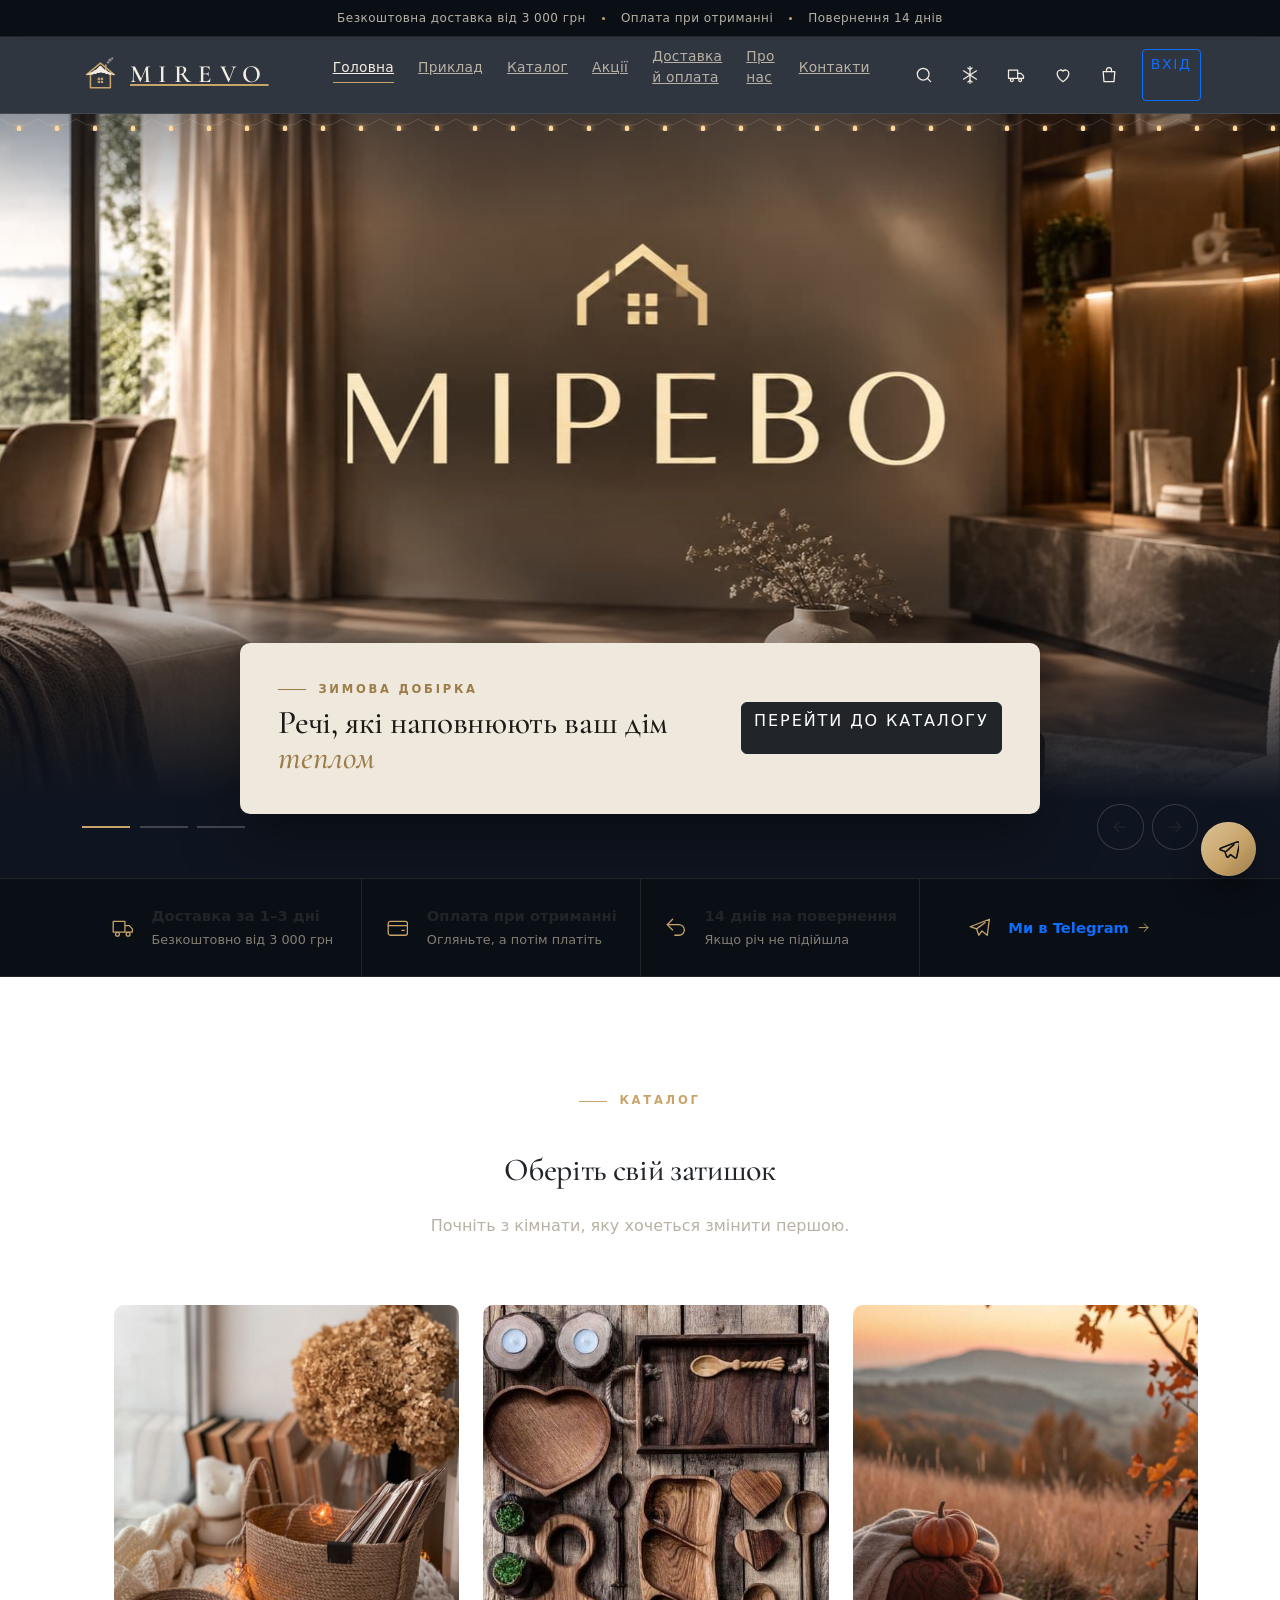
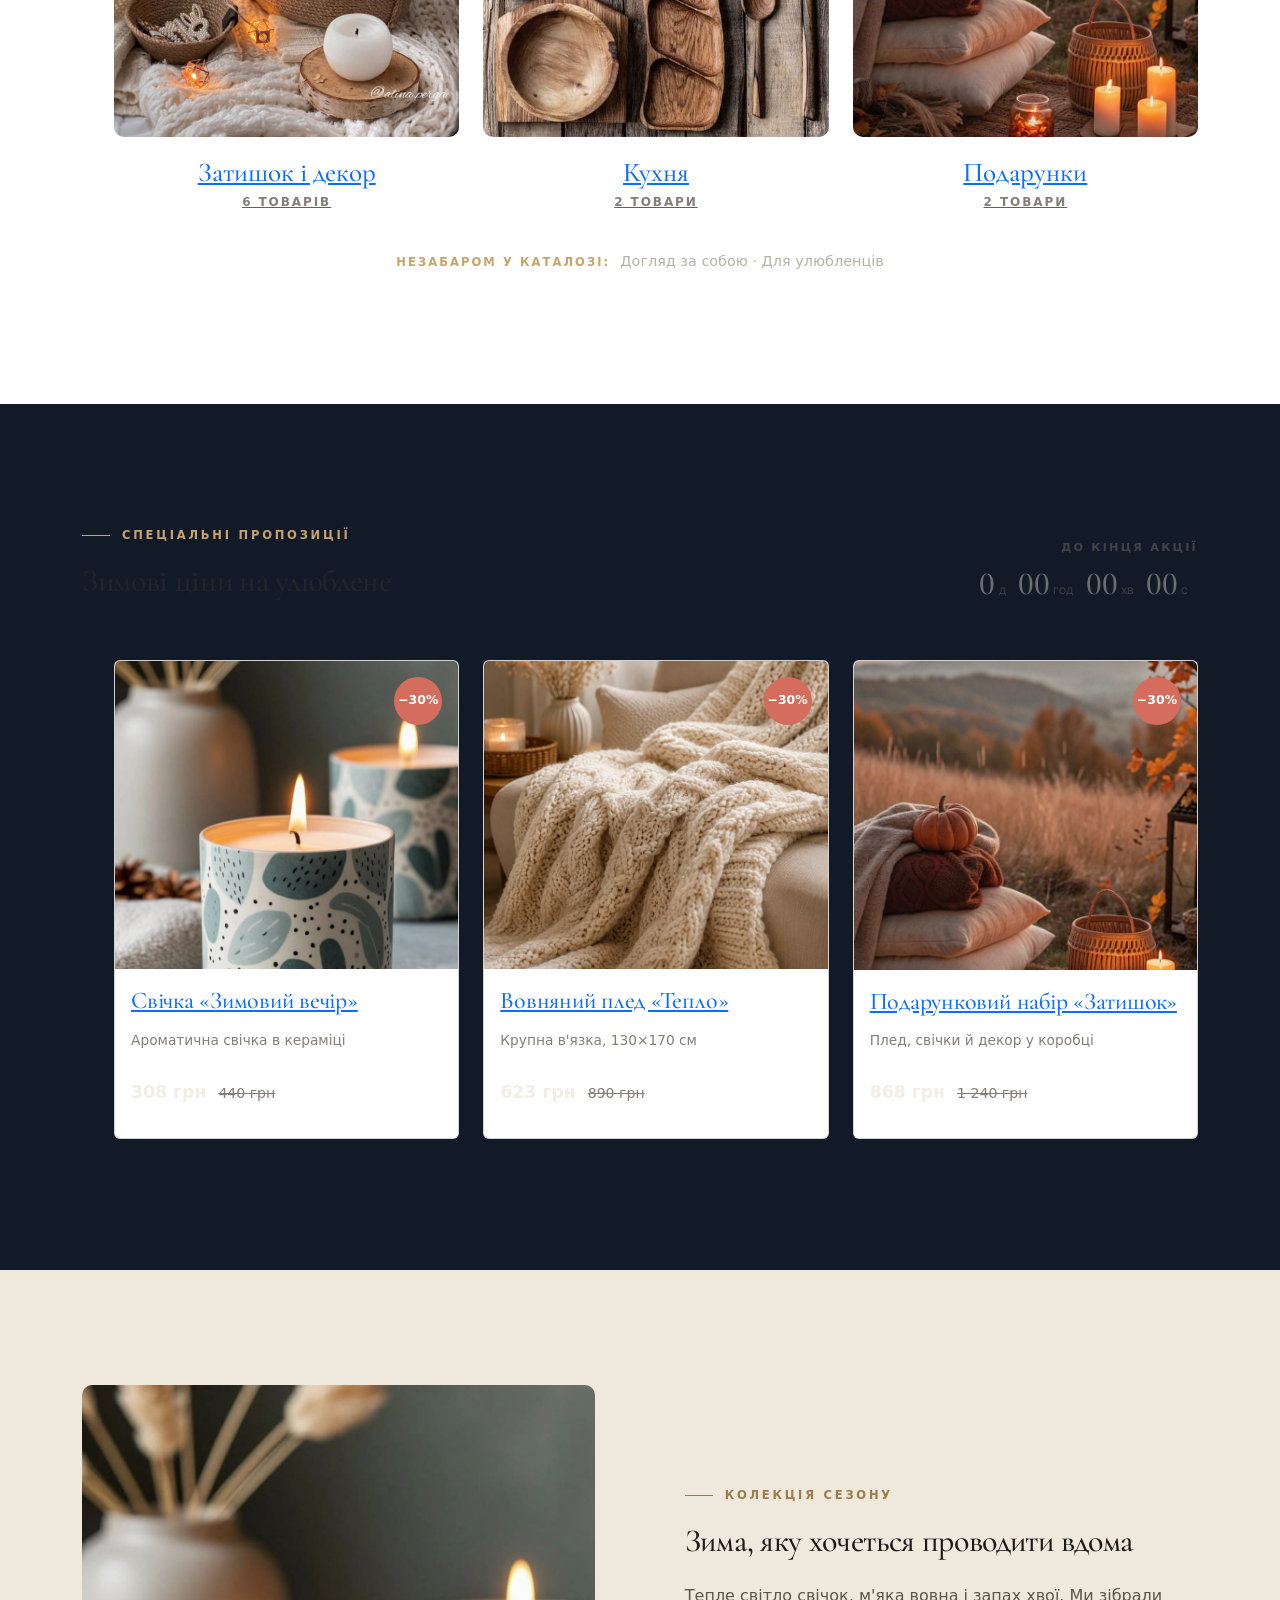
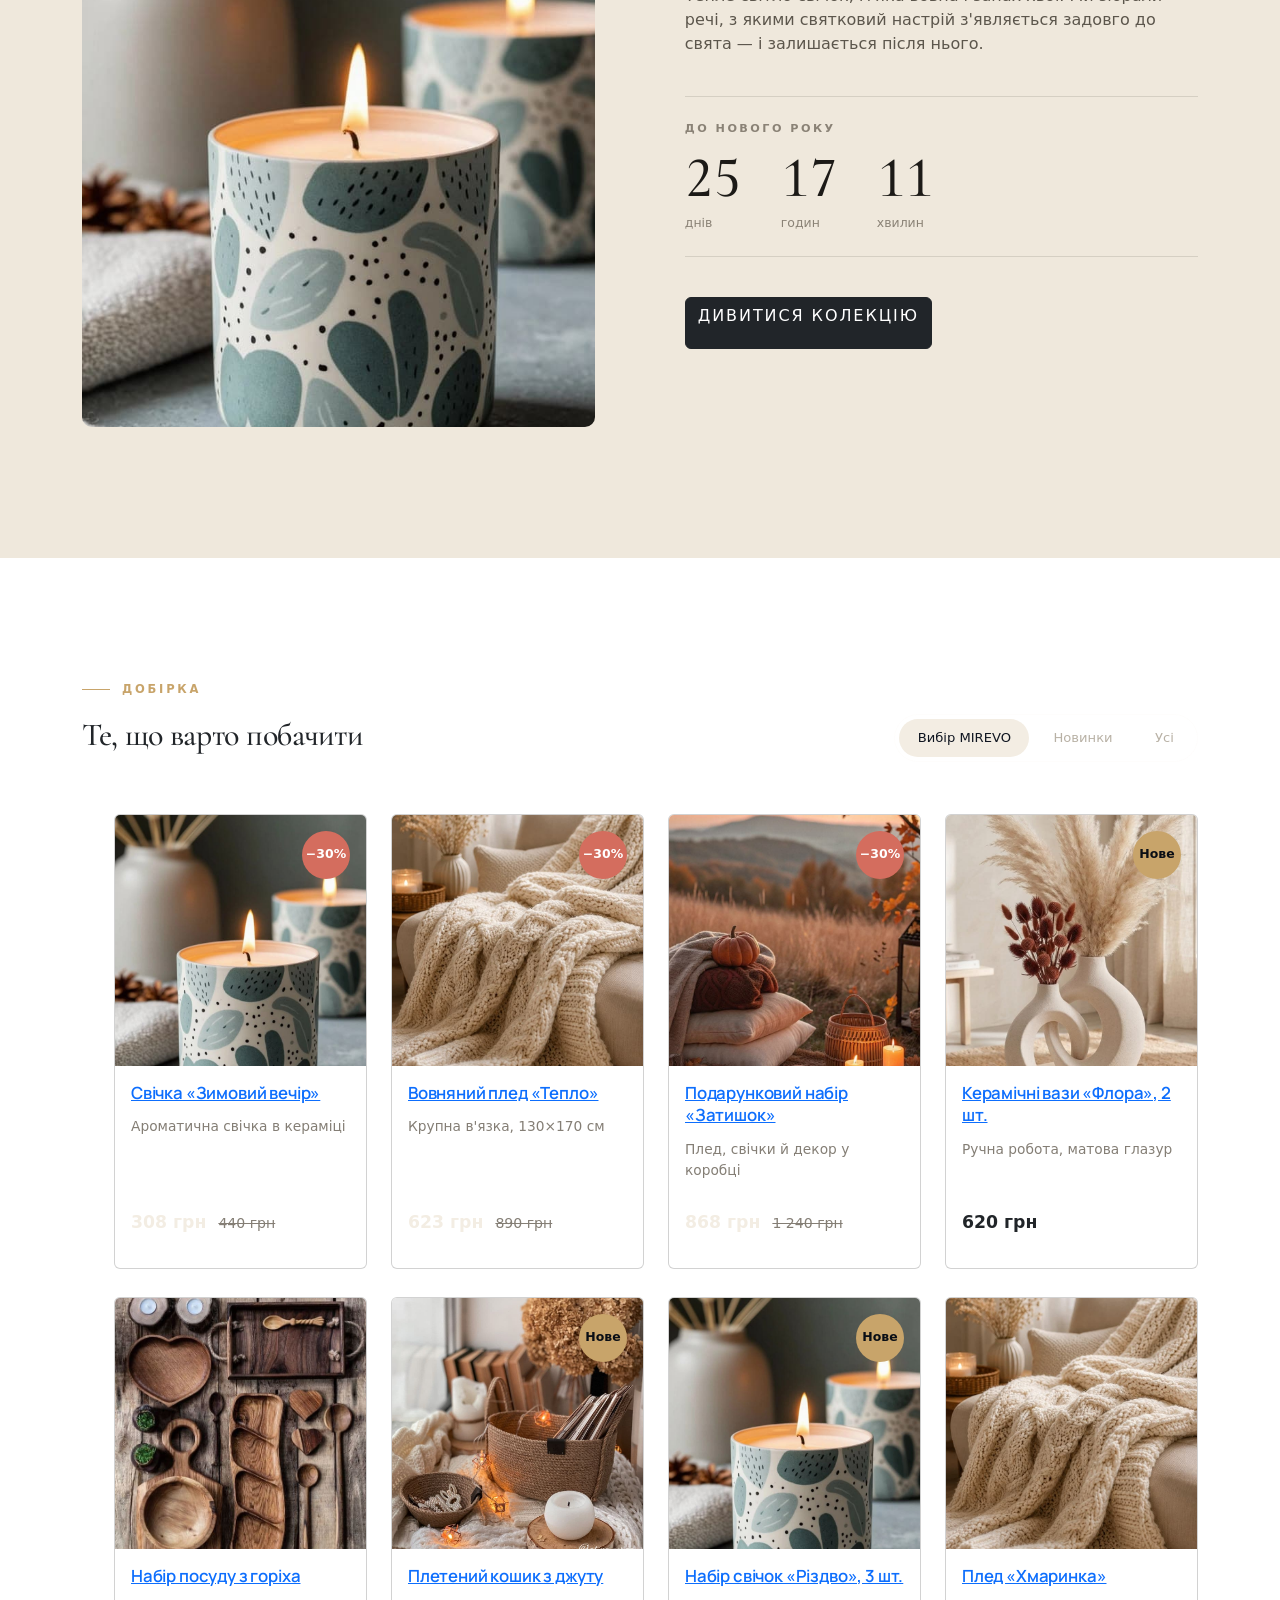
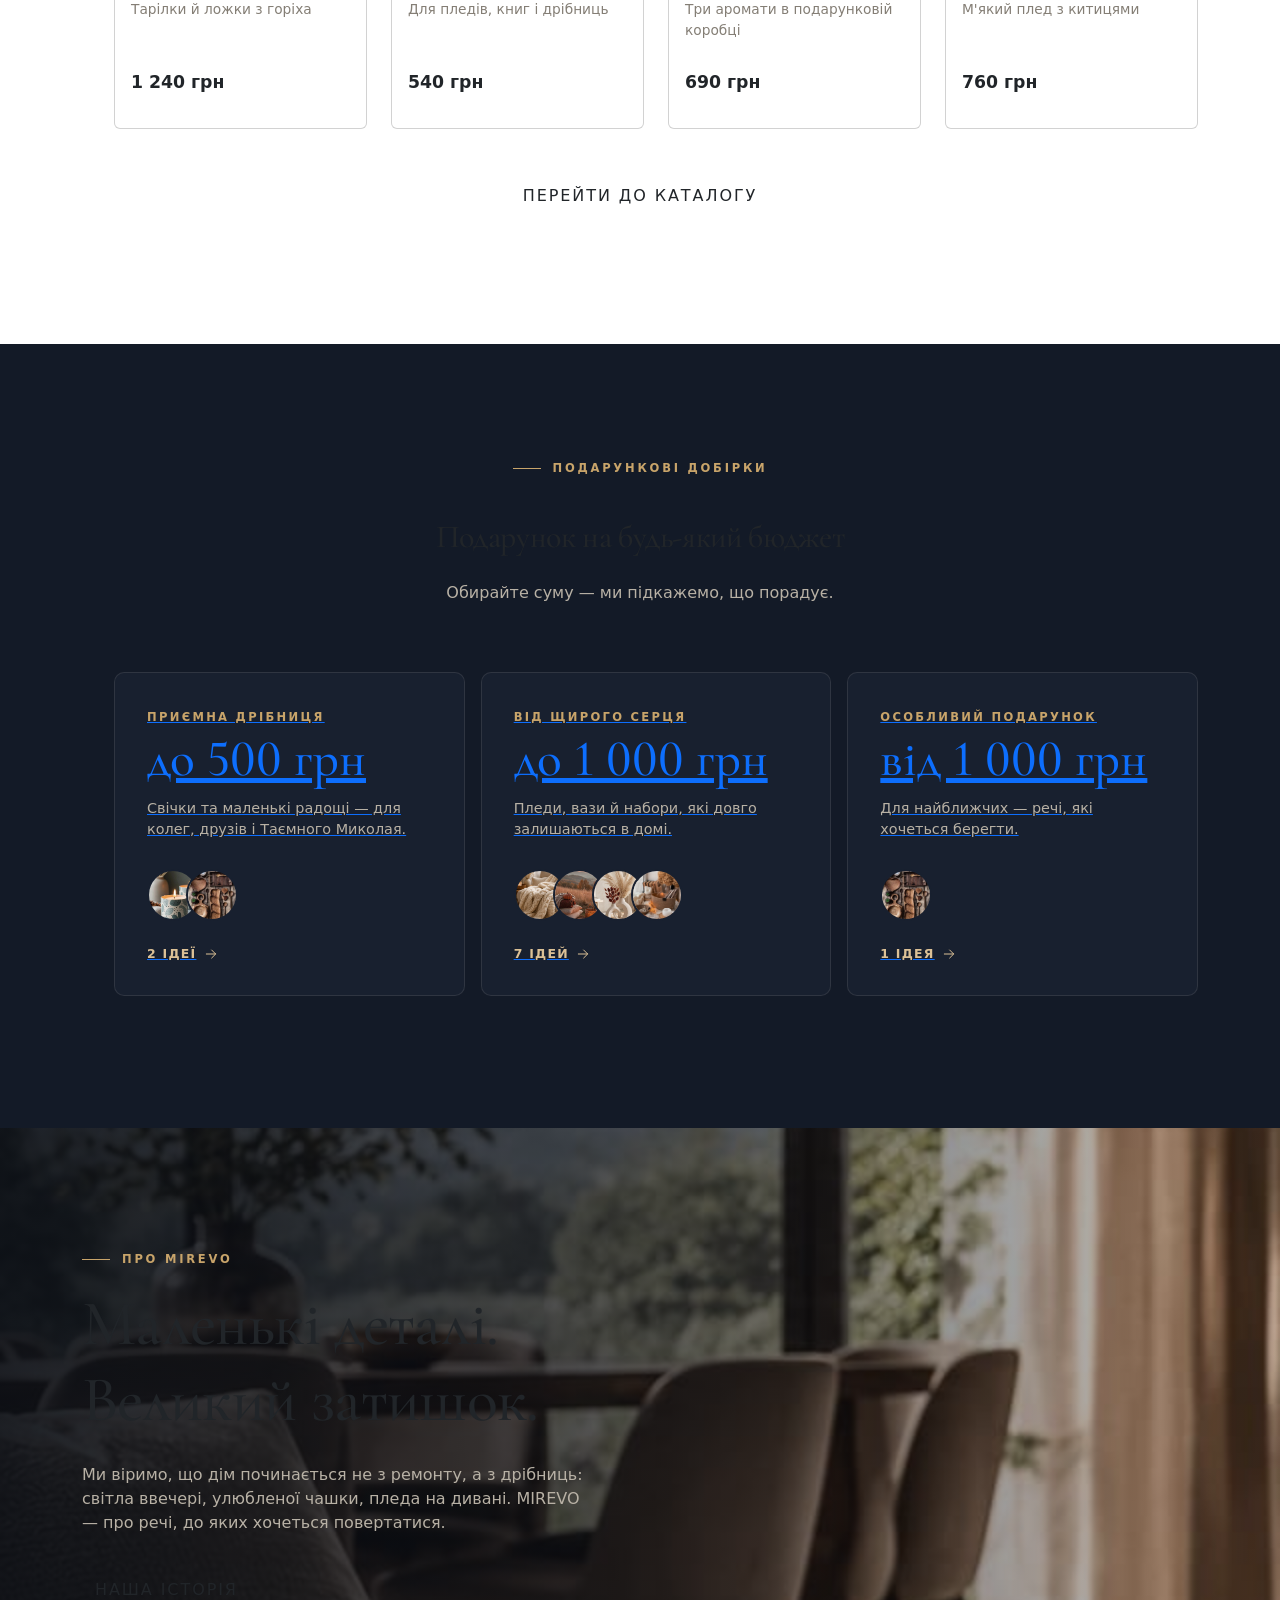
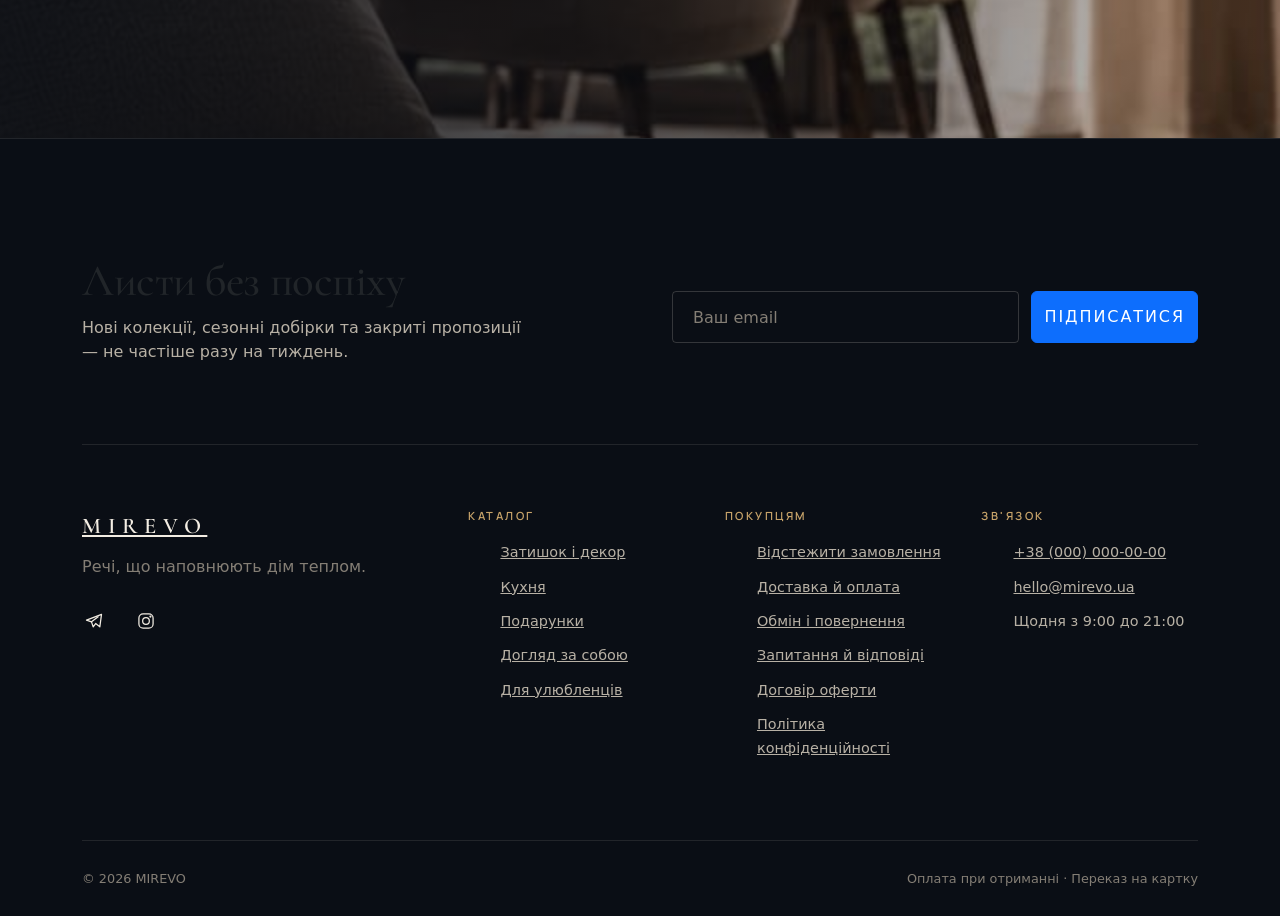
==== commit 60cbe402: "upd" ====
--- a/4 лаба оіт/index.html
+++ b/4 лаба оіт/index.html
@@ -11,6 +11,47 @@
     <link rel="preconnect" href="https://fonts.gstatic.com" crossorigin>
     <link href="https://fonts.googleapis.com/css2?family=Cormorant+Garamond:ital,wght@0,500;0,600;1,500&family=Manrope:wght@400;500;600;700&display=swap" rel="stylesheet">
     <link rel="stylesheet" href="css/style.css">
+    <link href="https://cdn.jsdelivr.net/npm/bootstrap@5.3.0/dist/css/bootstrap.min.css" rel="stylesheet">
+    <style>
+        /* Modal with :target pseudo-element */
+        #signin-modal {
+            display: none;
+            position: fixed;
+            top: 0;
+            left: 0;
+            width: 100%;
+            height: 100%;
+            background-color: rgba(0, 0, 0, 0.5);
+            z-index: 9999;
+            align-items: center;
+            justify-content: center;
+        }
+        #signin-modal:target {
+            display: flex;
+        }
+        #signin-modal .modal-content {
+            background-color: white;
+            border-radius: 8px;
+            padding: 2rem;
+            max-width: 400px;
+            width: 90%;
+            box-shadow: 0 4px 6px rgba(0, 0, 0, 0.1);
+            position: relative;
+        }
+        #signin-modal .modal-close {
+            position: absolute;
+            top: 1rem;
+            right: 1rem;
+            background: none;
+            border: none;
+            font-size: 1.5rem;
+            cursor: pointer;
+            color: #333;
+        }
+        #signin-modal .modal-close:hover {
+            color: #666;
+        }
+    </style>
     <script>document.documentElement.classList.add('js');</script>
 </head>
 <body>
@@ -75,6 +116,7 @@
             <nav class="nav" aria-label="Головне меню">
                 <ul class="nav-list">
                     <li><a href="index.html" aria-current="page">Головна</a></li>
+                    <li><a href="example.html">Приклад</a></li>
                     <li class="has-mega">
                         <a href="catalog.html" aria-haspopup="true">Каталог</a>
                         <div class="mega" role="menu">
@@ -111,6 +153,7 @@
                     <svg><use href="#i-bag"/></svg>
                     <span class="counter" data-count="cart" hidden>0</span>
                 </a>
+                <a href="#signin-modal" class="btn btn-sm btn-outline-primary ms-2" aria-label="Вхід">Вхід</a>
             </div>
         </div>
 
@@ -428,7 +471,36 @@
 
     <div class="toast" id="toast" role="status" aria-live="polite"></div>
 
+    <!-- Sign-in Modal (using :target pseudo-element) -->
+    <div id="signin-modal">
+        <div class="modal-content">
+            <a href="#" class="modal-close" aria-label="Закрити модальне вікно">×</a>
+            <h2 class="mb-4">Вхід</h2>
+            <form class="signin-form">
+                <div class="mb-3">
+                    <label for="signin-email" class="form-label">Email</label>
+                    <input type="email" class="form-control" id="signin-email" placeholder="your@email.com" required>
+                </div>
+                <div class="mb-3">
+                    <label for="signin-password" class="form-label">Пароль</label>
+                    <input type="password" class="form-control" id="signin-password" placeholder="Введіть пароль" required>
+                </div>
+                <div class="form-check mb-3">
+                    <input class="form-check-input" type="checkbox" id="remember-me">
+                    <label class="form-check-label" for="remember-me">
+                        Запам'ятати мене
+                    </label>
+                </div>
+                <button type="submit" class="btn btn-primary w-100 mb-3">Увійти</button>
+                <p class="text-center text-muted small mb-0">
+                    Немаєте облікового запису? <a href="register.html">Зареєструйтеся</a>
+                </p>
+            </form>
+        </div>
+    </div>
+
     <script src="js/products.js"></script>
     <script src="js/main.js"></script>
+    <script src="https://cdn.jsdelivr.net/npm/bootstrap@5.3.0/dist/js/bootstrap.bundle.min.js"></script>
 </body>
 </html>
